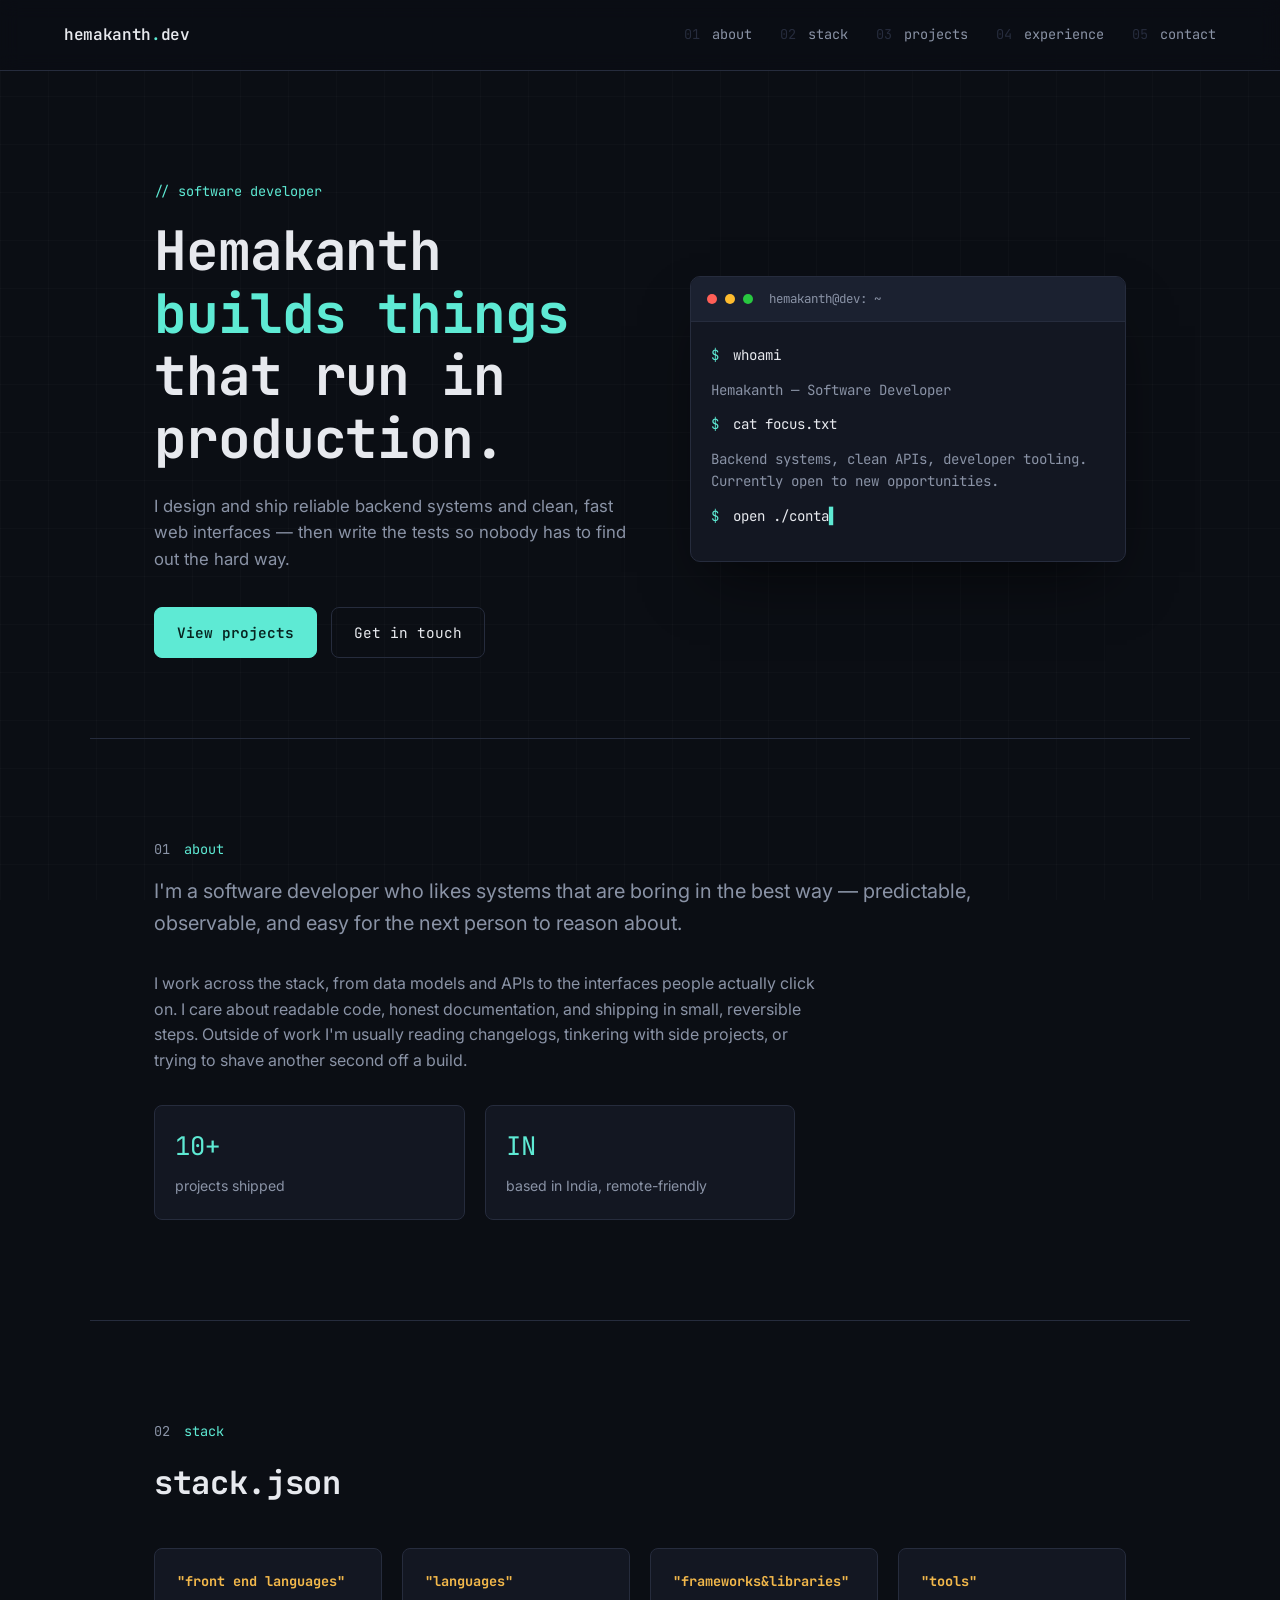
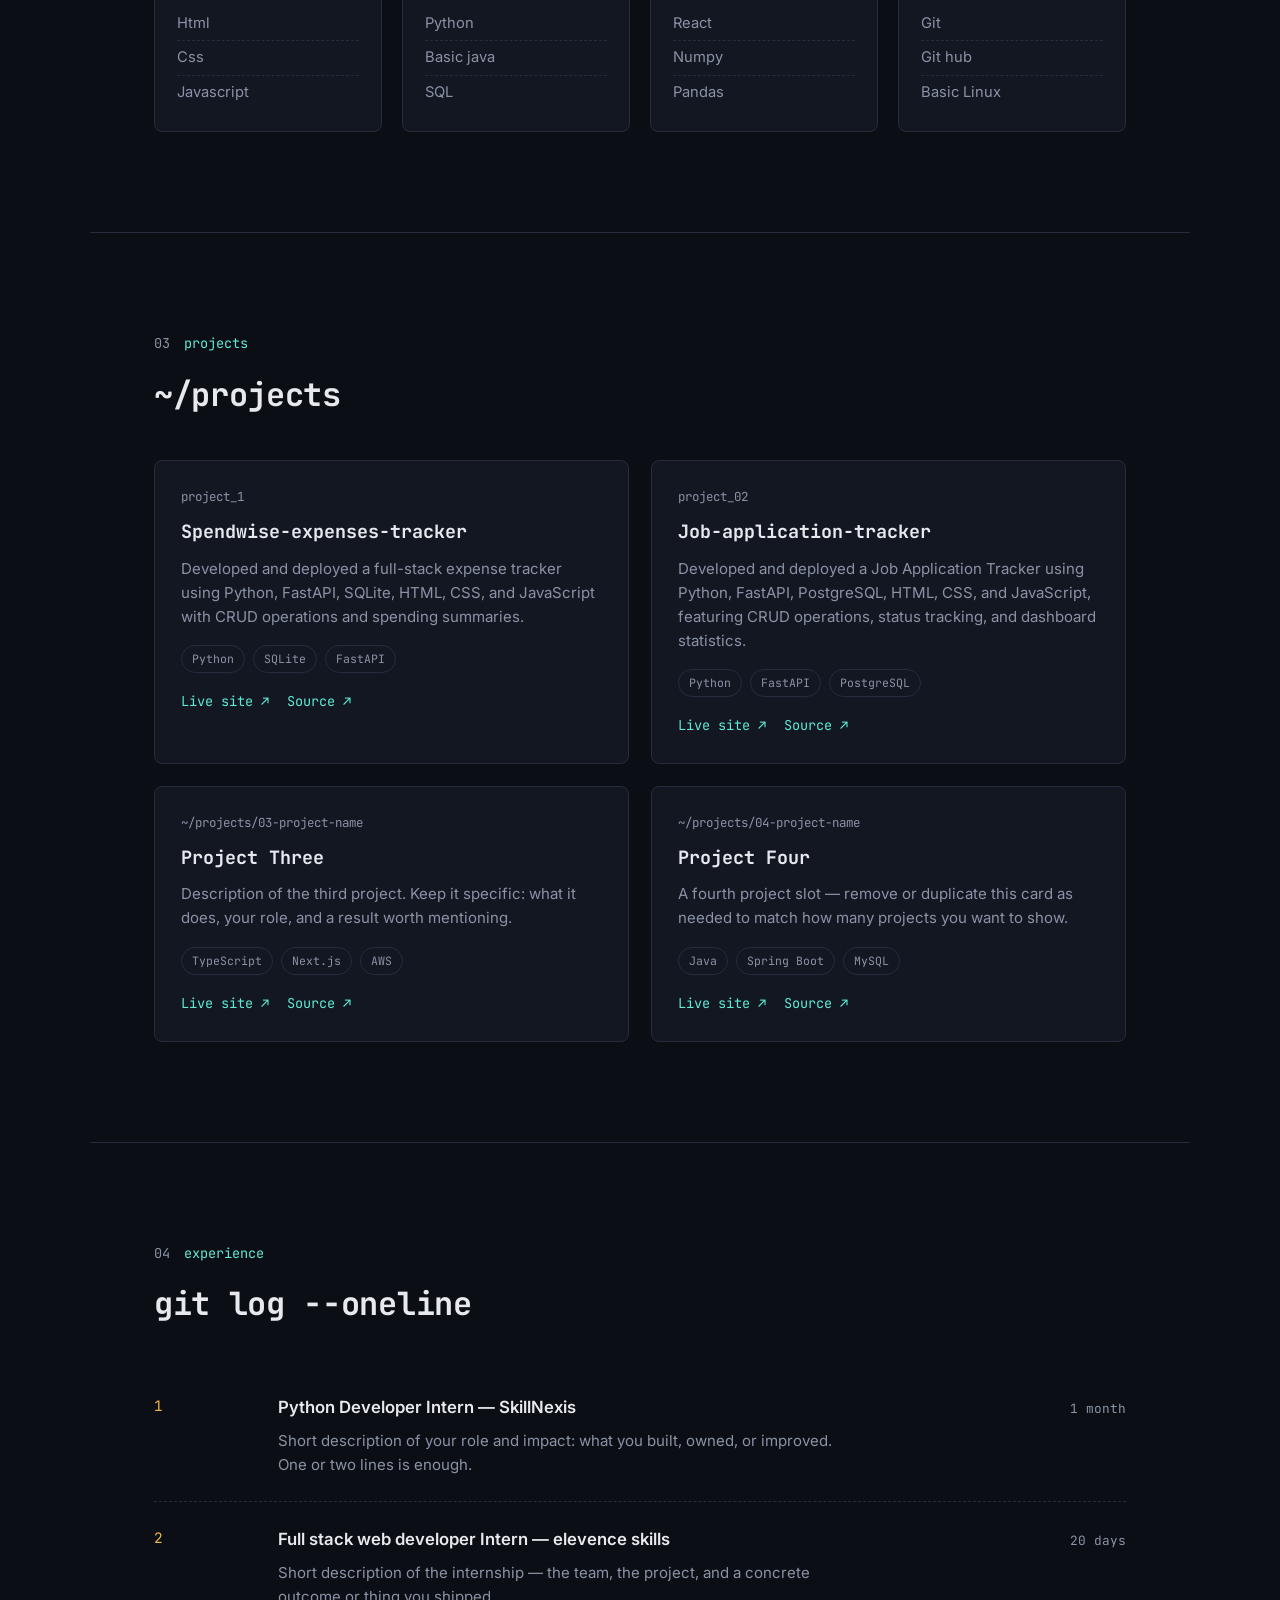
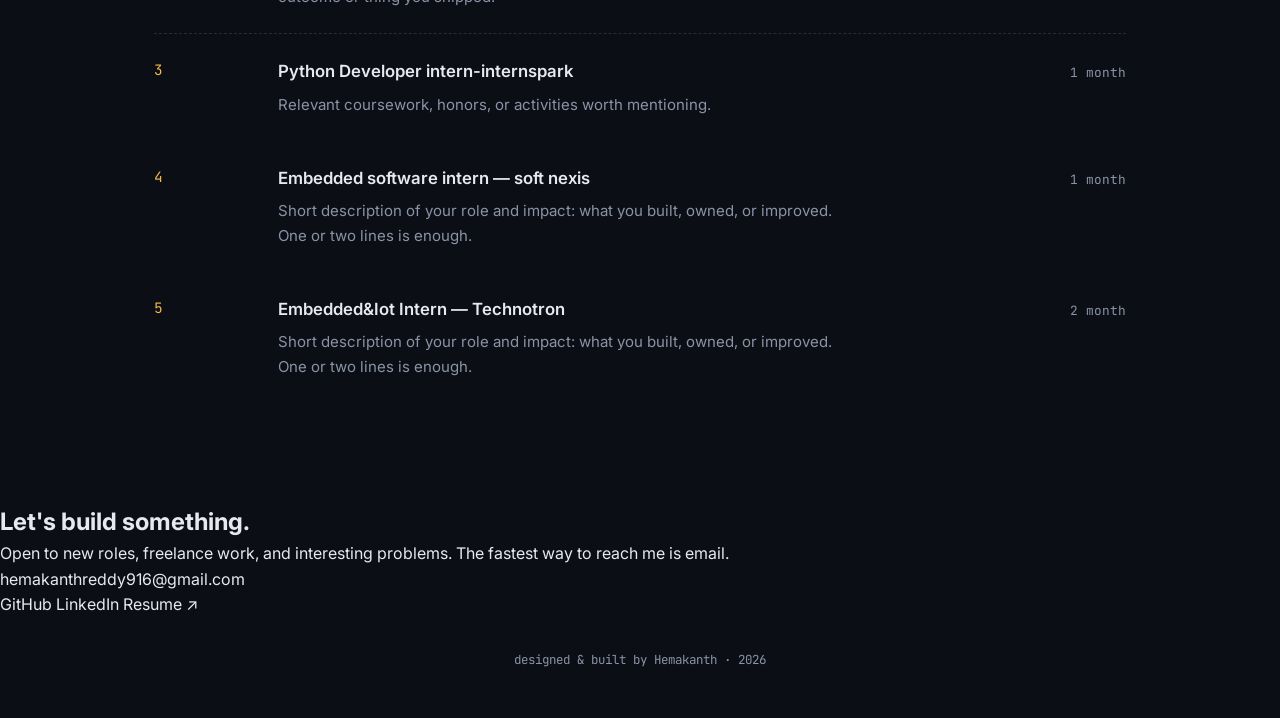
==== index.html @ ded75a0d "Fix project name and path in index.html" ====
<!DOCTYPE html>
<html lang="en">
<head>
<meta charset="UTF-8">
<meta name="viewport" content="width=device-width, initial-scale=1.0">
<title>Hemakanth — Software Developer</title>
<meta name="description" content="Portfolio of Hemakanth, Software Developer.">
<link rel="preconnect" href="https://fonts.googleapis.com">
<link rel="preconnect" href="https://fonts.gstatic.com" crossorigin>
<link href="https://fonts.googleapis.com/css2?family=JetBrains+Mono:wght@400;500;600;700&family=Inter:wght@400;500;600;700&display=swap" rel="stylesheet">
<link rel="stylesheet" href="style.css">
</head>
<body>

<div class="grid-overlay" aria-hidden="true"></div>

<nav class="nav">
  <a href="#top" class="nav__brand">hemakanth<span class="accent">.</span>dev</a>
  <button class="nav__toggle" id="navToggle" aria-label="Toggle menu" aria-expanded="false">
    <span></span><span></span><span></span>
  </button>
  <ul class="nav__links" id="navLinks">
    <li><a href="#about"><span class="idx">01</span> about</a></li>
    <li><a href="#stack"><span class="idx">02</span> stack</a></li>
    <li><a href="#projects"><span class="idx">03</span> projects</a></li>
    <li><a href="#experience"><span class="idx">04</span> experience</a></li>
    <li><a href="#contact"><span class="idx">05</span> contact</a></li>
  </ul>
</nav>

<main id="top">

  <!-- HERO -->
  <section class="hero">
    <div class="hero__content">
      <p class="eyebrow">// software developer</p>
      <h1 class="hero__title">Hemakanth<br><span class="accent">builds things</span> that run in production.</h1>
      <p class="hero__sub">I design and ship reliable backend systems and clean, fast web interfaces — then write the tests so nobody has to find out the hard way.</p>
      <div class="hero__cta">
        <a href="#projects" class="btn btn--primary">View projects</a>
        <a href="#contact" class="btn btn--ghost">Get in touch</a>
      </div>
    </div>

    <div class="terminal" role="img" aria-label="Terminal window introducing Hemakanth">
      <div class="terminal__bar">
        <span class="dot dot--red"></span>
        <span class="dot dot--yellow"></span>
        <span class="dot dot--green"></span>
        <span class="terminal__title">hemakanth@dev: ~</span>
      </div>
      <div class="terminal__body" id="terminalBody">
        <p><span class="prompt">$</span> <span class="cmd">whoami</span></p>
        <p class="out">Hemakanth — Software Developer</p>
        <p><span class="prompt">$</span> <span class="cmd">cat focus.txt</span></p>
        <p class="out">Backend systems, clean APIs, developer tooling.<br>Currently open to new opportunities.</p>
        <p><span class="prompt">$</span> <span class="cmd" id="typedCmd"></span><span class="cursor" id="cursor">▌</span></p>
      </div>
    </div>
  </section>

  <!-- ABOUT -->
  <section class="section" id="about">
    <p class="section__label"><span class="idx">01</span> about</p>
    <div class="about">
      <p class="about__lead">I'm a software developer who likes systems that are boring in the best way — predictable, observable, and easy for the next person to reason about.</p>
      <p>I work across the stack, from data models and APIs to the interfaces people actually click on. I care about readable code, honest documentation, and shipping in small, reversible steps. Outside of work I'm usually reading changelogs, tinkering with side projects, or trying to shave another second off a build.</p>
      <div class="about__facts">
        <div class="fact">
          <span class="fact__num">10+</span>
          <span class="fact__label">projects shipped</span>
        </div>
        <div class="fact">
          <span class="fact__num">IN</span>
          <span class="fact__label">based in India, remote-friendly</span>
        </div>
      </div>
    </div>
  </section>

  <!-- STACK -->
  <section class="section" id="stack">
    <p class="section__label"><span class="idx">02</span> stack</p>
    <h2 class="section__title">stack.json</h2>
    <div class="stack-grid">
      <div class="stack-group">
        <h3>"front end languages"</h3>
        <ul>
          <li>Html</li>
          <li>Css</li>
          <li>Javascript</li>
        </ul>
      </div>
      <div class="stack-group">
        <h3>"languages"</h3>
        <ul>
          <li>Python</li>
          <li>Basic java</li>
          <li>SQL</li>
        </ul>
      </div>
      <div class="stack-group">
        <h3>"frameworks&libraries"</h3>
        <ul>
          <li>React</li>
          <li>Numpy</li>
          <li>Pandas</li>
        </ul>
      </div>
      <div class="stack-group">
        <h3>"tools"</h3>
        <ul>
          <li>Git</li>
          <li>Git hub</li>
          <li>Basic Linux</li>
        </ul>
      </div>
    </div>
  </section>

  <!-- PROJECTS -->
  <section class="section" id="projects">
    <p class="section__label"><span class="idx">03</span> projects</p>
    <h2 class="section__title">~/projects</h2>

    <div class="projects">

      <article class="project">
        <div class="project__path">project_1</div>
        <h3 class="project__name">Spendwise-expenses-tracker</h3>
        <p class="project__desc">Developed and deployed a full-stack expense tracker using Python, FastAPI, SQLite, HTML, CSS, and JavaScript with CRUD operations and spending summaries.</p>
        <ul class="project__stack">
          <li>Python</li><li>SQLite</li><li>FastAPI</li>
        </ul>
        <div class="project__links">
          <a href="https://spendwise-expense-tracker-udp2.onrender.com/" target="_blank" rel="noopener">Live site ↗</a>
          <a href="https://github.com/Hemakanthreddy/spendwise-expense-tracker" target="_blank" rel="noopener">Source ↗</a>
        </div>
      </article>

      <article class="project">
        <div class="project__path">project_02</div>
        <h3 class="project__name">Job-application-tracker</h3>
        <p class="project__desc">Developed and deployed a Job Application Tracker using Python, FastAPI, PostgreSQL, HTML, CSS, and JavaScript, featuring CRUD operations, status tracking, and dashboard statistics.</p>
        <ul class="project__stack">
          <li>Python</li><li>FastAPI</li><li>PostgreSQL</li>
        </ul>
        <div class="project__links">
          <a href="https://job-application-tracker-2-v9ow.onrender.com/" target="_blank" rel="noopener">Live site ↗</a>
          <a href="https://github.com/Hemakanthreddy/job-application-tracker" target="_blank" rel="noopener">Source ↗</a>
        </div>
      </article>

      <article class="project">
        <div class="project__path">~/projects/03-project-name</div>
        <h3 class="project__name">Project Three</h3>
        <p class="project__desc">Description of the third project. Keep it specific: what it does, your role, and a result worth mentioning.</p>
        <ul class="project__stack">
          <li>TypeScript</li><li>Next.js</li><li>AWS</li>
        </ul>
        <div class="project__links">
          <a href="#" target="_blank" rel="noopener">Live site ↗</a>
          <a href="#" target="_blank" rel="noopener">Source ↗</a>
        </div>
      </article>

      <article class="project">
        <div class="project__path">~/projects/04-project-name</div>
        <h3 class="project__name">Project Four</h3>
        <p class="project__desc">A fourth project slot — remove or duplicate this card as needed to match how many projects you want to show.</p>
        <ul class="project__stack">
          <li>Java</li><li>Spring Boot</li><li>MySQL</li>
        </ul>
        <div class="project__links">
          <a href="#" target="_blank" rel="noopener">Live site ↗</a>
          <a href="#" target="_blank" rel="noopener">Source ↗</a>
        </div>
      </article>

    </div>
  </section>

  <!-- EXPERIENCE -->
  <section class="section" id="experience">
    <p class="section__label"><span class="idx">04</span> experience</p>
    <h2 class="section__title">git log --oneline</h2>

    <div class="timeline">
      <div class="commit">
        <div class="commit__hash">1</div>
        <div class="commit__body">
          <div class="commit__head">
            <h3>Python Developer Intern — SkillNexis</h3>
            <span class="commit__date">1 month</span>
          </div>
          <p>Short description of your role and impact: what you built, owned, or improved. One or two lines is enough.</p>
        </div>
      </div>
      <div class="commit">
        <div class="commit__hash">2</div>
        <div class="commit__body">
          <div class="commit__head">
            <h3>Full stack web developer Intern — elevence skills</h3>
            <span class="commit__date">20 days</span>
          </div>
          <p>Short description of the internship — the team, the project, and a concrete outcome or thing you shipped.</p>
        </div>
      </div>
      <div class="commit">
        <div class="commit__hash">3</div>
        <div class="commit__body">
          <div class="commit__head">
            <h3>Python Developer intern-internspark</h3>
            <span class="commit__date">1 month</span>
          </div>
          <p>Relevant coursework, honors, or activities worth mentioning.</p>
        </div>
      </div>
    </div>
     <div class="timeline">
      <div class="commit">
        <div class="commit__hash">4</div>
        <div class="commit__body">
          <div class="commit__head">
            <h3>Embedded software intern — soft nexis</h3>
            <span class="commit__date">1 month</span>
          </div>
          <p>Short description of your role and impact: what you built, owned, or improved. One or two lines is enough.</p>
        </div>
      </div> <div class="timeline">
      <div class="commit">
        <div class="commit__hash">5</div>
        <div class="commit__body">
          <div class="commit__head">
            <h3>Embedded&Iot Intern — Technotron</h3>
            <span class="commit__date">2 month</span>
          </div>
          <p>Short description of your role and impact: what you built, owned, or improved. One or two lines is enough.</p>
        </div>
      </div>
  </section>

  <section id="contact">
  <h2>Let's build something.</h2>
  <p>Open to new roles, freelance work, and interesting problems. The fastest way to reach me is email.</p>

  <!-- Email link: triggers default email client / Gmail with recipient pre-filled -->
  <a href="mailto:hemakanthreddy916@gmail.com" class="email-btn">
    hemakanthreddy916@gmail.com
  </a>

  <div class="social-links">
    <!-- GitHub link: replace with your actual GitHub profile URL -->
    <a href="https://github.com/Hemakanthreddy" target="_blank" rel="noopener noreferrer">
      GitHub
    </a>
    <a href="www.linkedin.com/in/hemakanth-reddy" target="_blank" rel="noopener noreferrer">
      LinkedIn
    </a>

    <a href="/RESUME.doc" target="_blank" rel="noopener noreferrer">
      Resume ↗
    </a>
  </div>
</section>
</main>

<footer class="footer">
  <p>designed &amp; built by Hemakanth · <span id="year"></span></p>
</footer>

<script src="script.js"></script>
</body>
</html>
---- style.css ----
/* ============================================
   Tokens
============================================ */
:root {
  --bg: #0B0E14;
  --surface: #131722;
  --surface-2: #1B2130;
  --border: #262C3D;
  --text: #E7E9EE;
  --text-muted: #8A93A6;
  --accent: #5EEAD4;
  --accent-warm: #F2B84B;
  --accent-dim: rgba(94, 234, 212, 0.12);

  --font-mono: "JetBrains Mono", ui-monospace, monospace;
  --font-body: "Inter", -apple-system, sans-serif;

  --max-width: 1100px;
  --radius: 8px;
}

* { margin: 0; padding: 0; box-sizing: border-box; }

html { scroll-behavior: smooth; }

@media (prefers-reduced-motion: reduce) {
  html { scroll-behavior: auto; }
  * { animation-duration: 0.01ms !important; animation-iteration-count: 1 !important; transition-duration: 0.01ms !important; }
}

body {
  background: var(--bg);
  color: var(--text);
  font-family: var(--font-body);
  line-height: 1.6;
  -webkit-font-smoothing: antialiased;
}

a { color: inherit; text-decoration: none; }
ul { list-style: none; }
.accent { color: var(--accent); }

/* faint background grid for a technical texture */
.grid-overlay {
  position: fixed;
  inset: 0;
  background-image:
    linear-gradient(to right, rgba(255,255,255,0.02) 1px, transparent 1px),
    linear-gradient(to bottom, rgba(255,255,255,0.02) 1px, transparent 1px);
  background-size: 48px 48px;
  pointer-events: none;
  z-index: 0;
}

main, .nav, .footer { position: relative; z-index: 1; }

/* ============================================
   Nav
============================================ */
.nav {
  position: sticky;
  top: 0;
  display: flex;
  align-items: center;
  justify-content: space-between;
  padding: 22px clamp(20px, 6vw, 64px);
  background: rgba(11, 14, 20, 0.85);
  backdrop-filter: blur(10px);
  border-bottom: 1px solid var(--border);
  z-index: 100;
}

.nav__brand {
  font-family: var(--font-mono);
  font-weight: 600;
  font-size: 1rem;
  letter-spacing: -0.02em;
}

.nav__links {
  display: flex;
  gap: 28px;
  font-family: var(--font-mono);
  font-size: 0.85rem;
}

.nav__links a {
  color: var(--text-muted);
  transition: color 0.2s ease;
}
.nav__links a:hover, .nav__links a:focus-visible { color: var(--accent); }
.nav__links .idx { color: var(--border); margin-right: 4px; }

.nav__toggle {
  display: none;
  flex-direction: column;
  gap: 5px;
  background: none;
  border: none;
  cursor: pointer;
  padding: 6px;
}
.nav__toggle span {
  width: 22px;
  height: 2px;
  background: var(--text);
}

/* ============================================
   Hero
============================================ */
.hero {
  max-width: var(--max-width);
  margin: 0 auto;
  padding: clamp(48px, 10vw, 110px) clamp(20px, 6vw, 64px) 80px;
  display: grid;
  grid-template-columns: 1.1fr 1fr;
  gap: 56px;
  align-items: center;
}

.eyebrow {
  font-family: var(--font-mono);
  color: var(--accent);
  font-size: 0.85rem;
  margin-bottom: 18px;
}

.hero__title {
  font-family: var(--font-mono);
  font-size: clamp(2.1rem, 4.4vw, 3.4rem);
  font-weight: 700;
  line-height: 1.15;
  letter-spacing: -0.02em;
  margin-bottom: 22px;
}

.hero__sub {
  color: var(--text-muted);
  font-size: 1.05rem;
  max-width: 46ch;
  margin-bottom: 34px;
}

.hero__cta { display: flex; gap: 14px; flex-wrap: wrap; }

.btn {
  font-family: var(--font-mono);
  font-size: 0.9rem;
  padding: 13px 22px;
  border-radius: var(--radius);
  border: 1px solid var(--border);
  transition: all 0.2s ease;
  display: inline-block;
}
.btn--primary {
  background: var(--accent);
  color: #06231F;
  border-color: var(--accent);
  font-weight: 600;
}
.btn--primary:hover { background: #7FF3E1; }
.btn--ghost { color: var(--text); }
.btn--ghost:hover { border-color: var(--accent); color: var(--accent); }
.btn--lg { padding: 16px 30px; font-size: 1rem; }

/* Terminal */
.terminal {
  background: var(--surface);
  border: 1px solid var(--border);
  border-radius: 10px;
  overflow: hidden;
  box-shadow: 0 30px 60px -20px rgba(0,0,0,0.6);
}
.terminal__bar {
  display: flex;
  align-items: center;
  gap: 8px;
  padding: 12px 16px;
  background: var(--surface-2);
  border-bottom: 1px solid var(--border);
}
.dot { width: 10px; height: 10px; border-radius: 50%; }
.dot--red { background: #FF5F57; }
.dot--yellow { background: #FEBC2E; }
.dot--green { background: #28C840; }
.terminal__title {
  margin-left: 8px;
  font-family: var(--font-mono);
  font-size: 0.78rem;
  color: var(--text-muted);
}
.terminal__body {
  padding: 22px 20px;
  font-family: var(--font-mono);
  font-size: 0.88rem;
  min-height: 220px;
}
.terminal__body p { margin-bottom: 12px; }
.prompt { color: var(--accent); margin-right: 6px; }
.cmd { color: var(--text); }
.out { color: var(--text-muted); }
.cursor {
  display: inline-block;
  color: var(--accent);
  animation: blink 1s step-end infinite;
}
@keyframes blink { 50% { opacity: 0; } }

/* ============================================
   Sections
============================================ */
.section {
  max-width: var(--max-width);
  margin: 0 auto;
  padding: 100px clamp(20px, 6vw, 64px);
  border-top: 1px solid var(--border);
  opacity: 0;
  transform: translateY(16px);
  transition: opacity 0.6s ease, transform 0.6s ease;
}
.section.in-view { opacity: 1; transform: translateY(0); }

.section__label {
  font-family: var(--font-mono);
  color: var(--accent);
  font-size: 0.85rem;
  margin-bottom: 14px;
}
.section__label .idx { color: var(--text-muted); margin-right: 6px; }

.section__title {
  font-family: var(--font-mono);
  font-size: clamp(1.5rem, 3vw, 2rem);
  margin-bottom: 40px;
  letter-spacing: -0.01em;
}

/* About */
.about__lead {
  font-size: 1.25rem;
  max-width: 62ch;
  margin-bottom: 20px;
}
.about p { color: var(--text-muted); max-width: 68ch; margin-bottom: 32px; }

.about__facts {
  display: grid;
  grid-template-columns: repeat(3, 1fr);
  gap: 20px;
  margin-top: 12px;
}
.fact {
  border: 1px solid var(--border);
  border-radius: var(--radius);
  padding: 20px;
  background: var(--surface);
}
.fact__num {
  display: block;
  font-family: var(--font-mono);
  font-size: 1.6rem;
  color: var(--accent);
  margin-bottom: 6px;
}
.fact__label { color: var(--text-muted); font-size: 0.88rem; }

/* Stack */
.stack-grid {
  display: grid;
  grid-template-columns: repeat(4, 1fr);
  gap: 20px;
}
.stack-group {
  border: 1px solid var(--border);
  border-radius: var(--radius);
  padding: 22px;
  background: var(--surface);
}
.stack-group h3 {
  font-family: var(--font-mono);
  color: var(--accent-warm);
  font-size: 0.85rem;
  margin-bottom: 14px;
}
.stack-group li {
  color: var(--text-muted);
  font-size: 0.92rem;
  padding: 5px 0;
  border-top: 1px dashed var(--border);
}
.stack-group li:first-child { border-top: none; }

/* Projects */
.projects {
  display: grid;
  grid-template-columns: repeat(2, 1fr);
  gap: 22px;
}
.project {
  border: 1px solid var(--border);
  border-radius: var(--radius);
  padding: 26px;
  background: var(--surface);
  transition: border-color 0.2s ease, transform 0.2s ease;
}
.project:hover { border-color: var(--accent); transform: translateY(-3px); }
.project__path {
  font-family: var(--font-mono);
  font-size: 0.78rem;
  color: var(--text-muted);
  margin-bottom: 10px;
}
.project__name {
  font-family: var(--font-mono);
  font-size: 1.15rem;
  margin-bottom: 10px;
  display: flex;
  align-items: center;
  gap: 10px;
}
.project__tag {
  font-size: 0.65rem;
  background: var(--accent-dim);
  color: var(--accent);
  padding: 3px 8px;
  border-radius: 20px;
  font-family: var(--font-mono);
  text-transform: uppercase;
  letter-spacing: 0.04em;
}
.project__desc { color: var(--text-muted); font-size: 0.94rem; margin-bottom: 16px; }
.project__stack {
  display: flex;
  gap: 8px;
  flex-wrap: wrap;
  margin-bottom: 18px;
  font-family: var(--font-mono);
}
.project__stack li {
  font-size: 0.72rem;
  padding: 4px 10px;
  border: 1px solid var(--border);
  border-radius: 20px;
  color: var(--text-muted);
}
.project__links { display: flex; gap: 18px; font-family: var(--font-mono); font-size: 0.85rem; }
.project__links a { color: var(--accent); }
.project__links a:hover { text-decoration: underline; }

/* Experience / timeline */
.timeline { display: flex; flex-direction: column; }
.commit {
  display: grid;
  grid-template-columns: 100px 1fr;
  gap: 24px;
  padding: 24px 0;
  border-top: 1px dashed var(--border);
}
.commit:first-child { border-top: none; }
.commit__hash {
  font-family: var(--font-mono);
  color: var(--accent-warm);
  font-size: 0.9rem;
}
.commit__head {
  display: flex;
  justify-content: space-between;
  align-items: baseline;
  flex-wrap: wrap;
  gap: 6px;
  margin-bottom: 8px;
}
.commit__head h3 { font-size: 1.05rem; font-weight: 600; }
.commit__date { font-family: var(--font-mono); font-size: 0.8rem; color: var(--text-muted); }
.commit__body p { color: var(--text-muted); font-size: 0.94rem; max-width: 62ch; }

/* Contact */
.section--contact { text-align: left; }
.contact__sub { color: var(--text-muted); max-width: 56ch; margin-bottom: 30px; }
.contact__links {
  display: flex;
  gap: 24px;
  margin-top: 26px;
  font-family: var(--font-mono);
  font-size: 0.9rem;
}
.contact__links a { color: var(--text-muted); }
.contact__links a:hover { color: var(--accent); }

/* Footer */
.footer {
  text-align: center;
  padding: 32px 20px 48px;
  font-family: var(--font-mono);
  font-size: 0.78rem;
  color: var(--text-muted);
}

/* ============================================
   Responsive
============================================ */
@media (max-width: 900px) {
  .hero { grid-template-columns: 1fr; }
  .stack-grid { grid-template-columns: repeat(2, 1fr); }
  .projects { grid-template-columns: 1fr; }
  .about__facts { grid-template-columns: 1fr; }
}

@media (max-width: 720px) {
  .nav__links {
    position: absolute;
    top: 100%;
    left: 0;
    right: 0;
    background: var(--bg);
    border-bottom: 1px solid var(--border);
    flex-direction: column;
    padding: 20px;
    gap: 16px;
    display: none;
  }
  .nav__links.open { display: flex; }
  .nav__toggle { display: flex; }
  .commit { grid-template-columns: 1fr; gap: 8px; }
}

/* Focus visibility for keyboard users */
a:focus-visible, button:focus-visible {
  outline: 2px solid var(--accent);
  outline-offset: 3px;
}
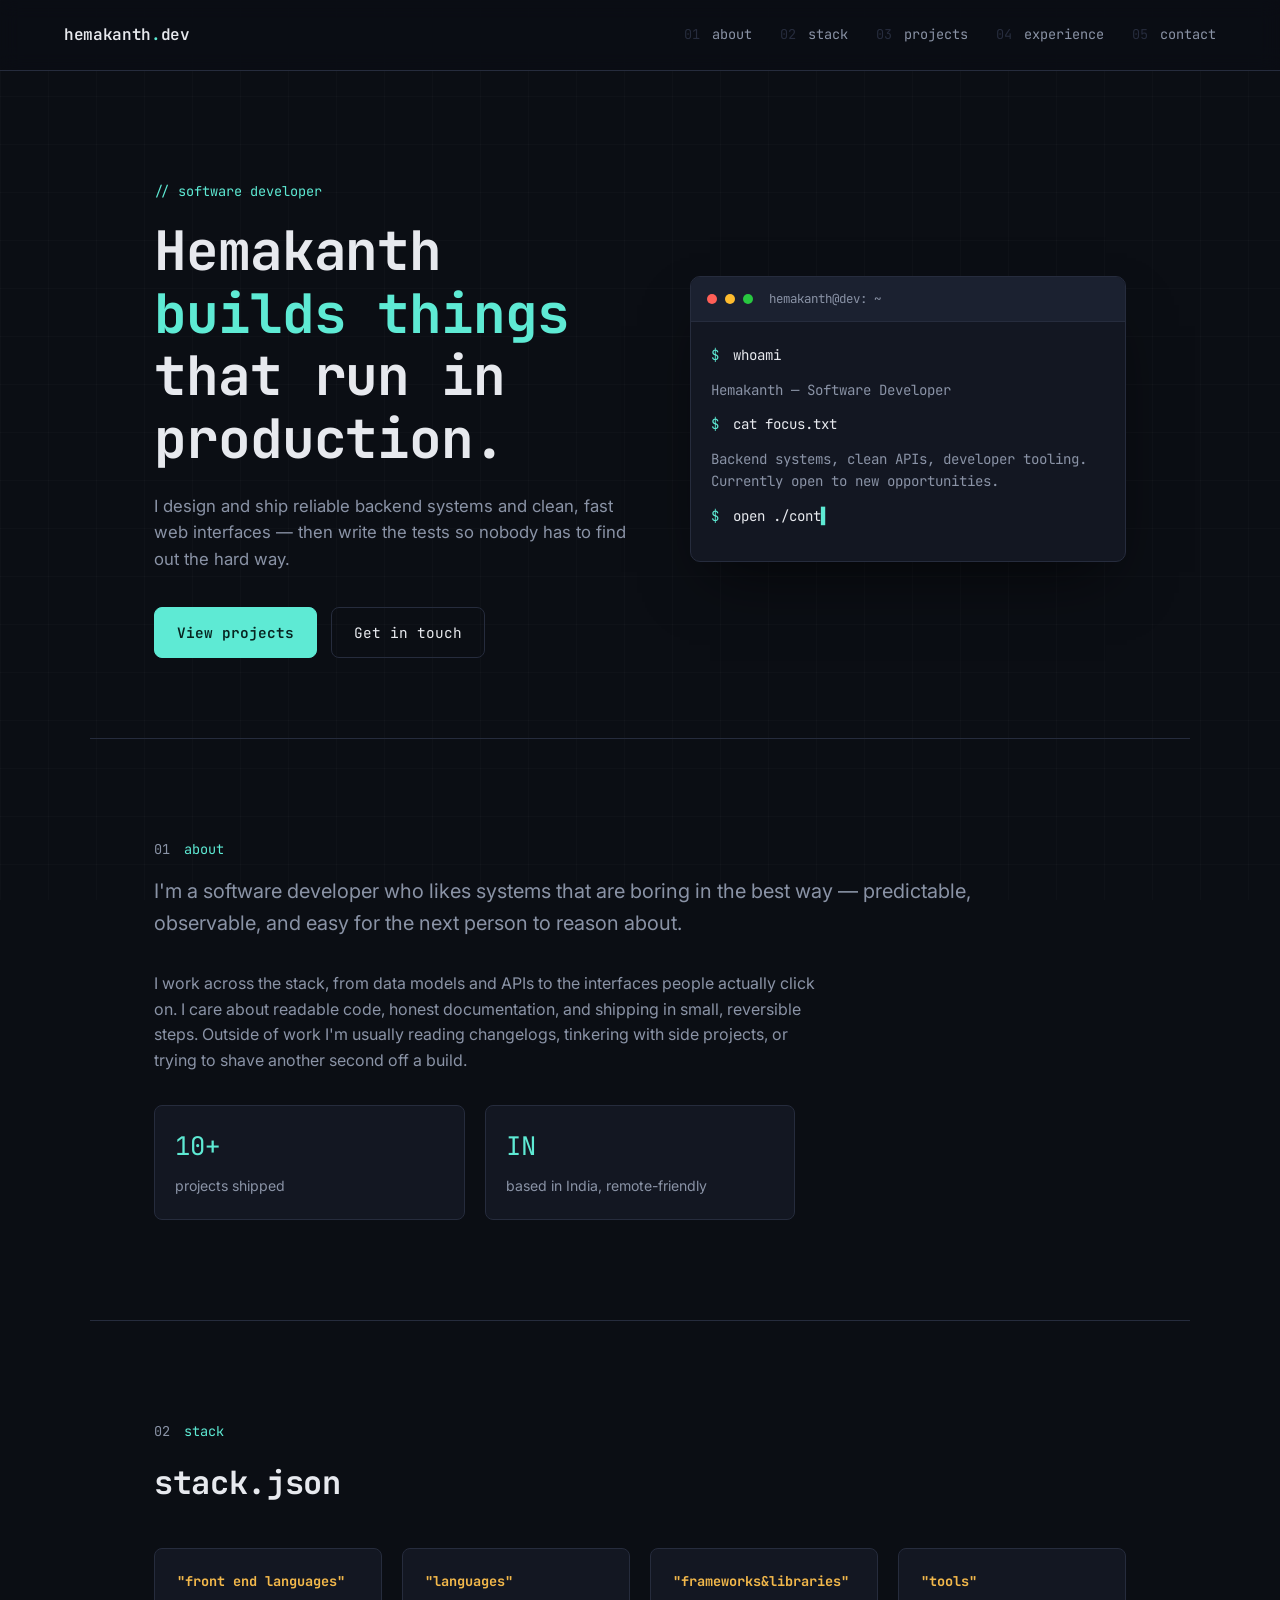
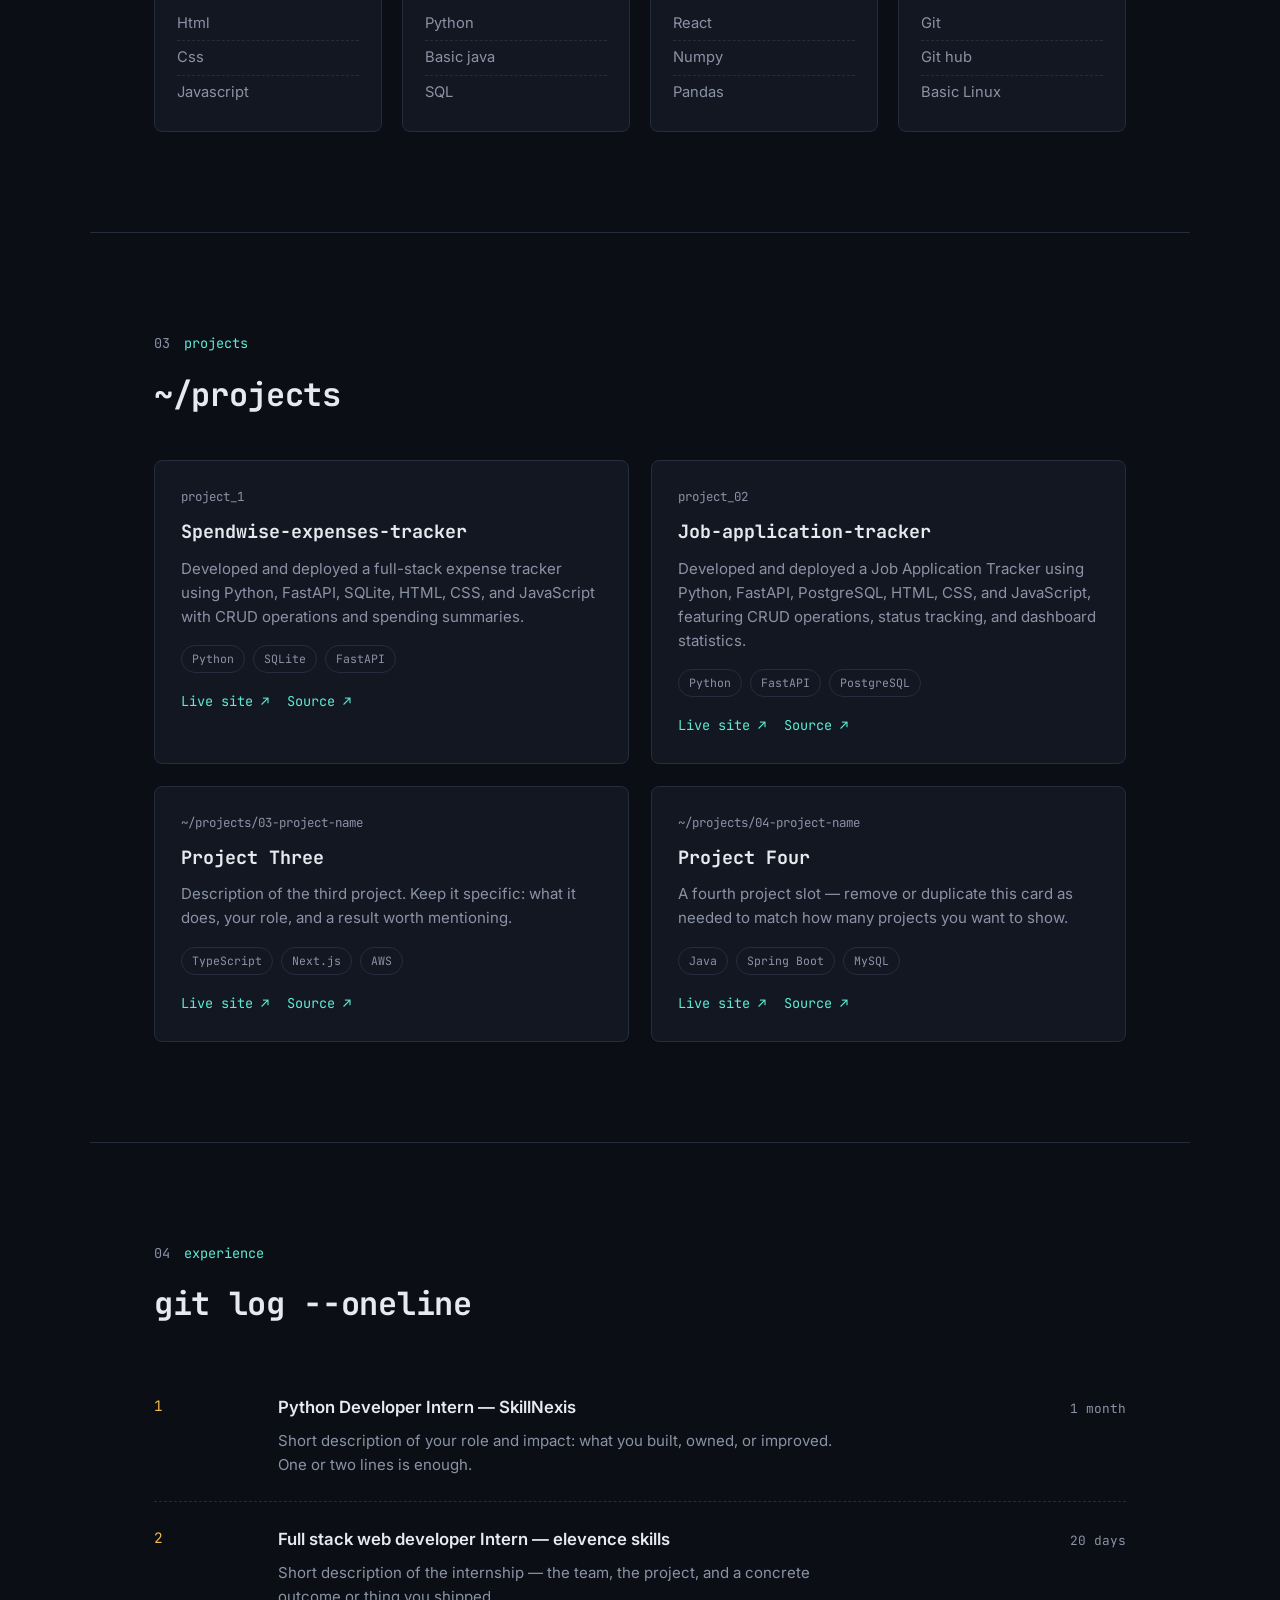
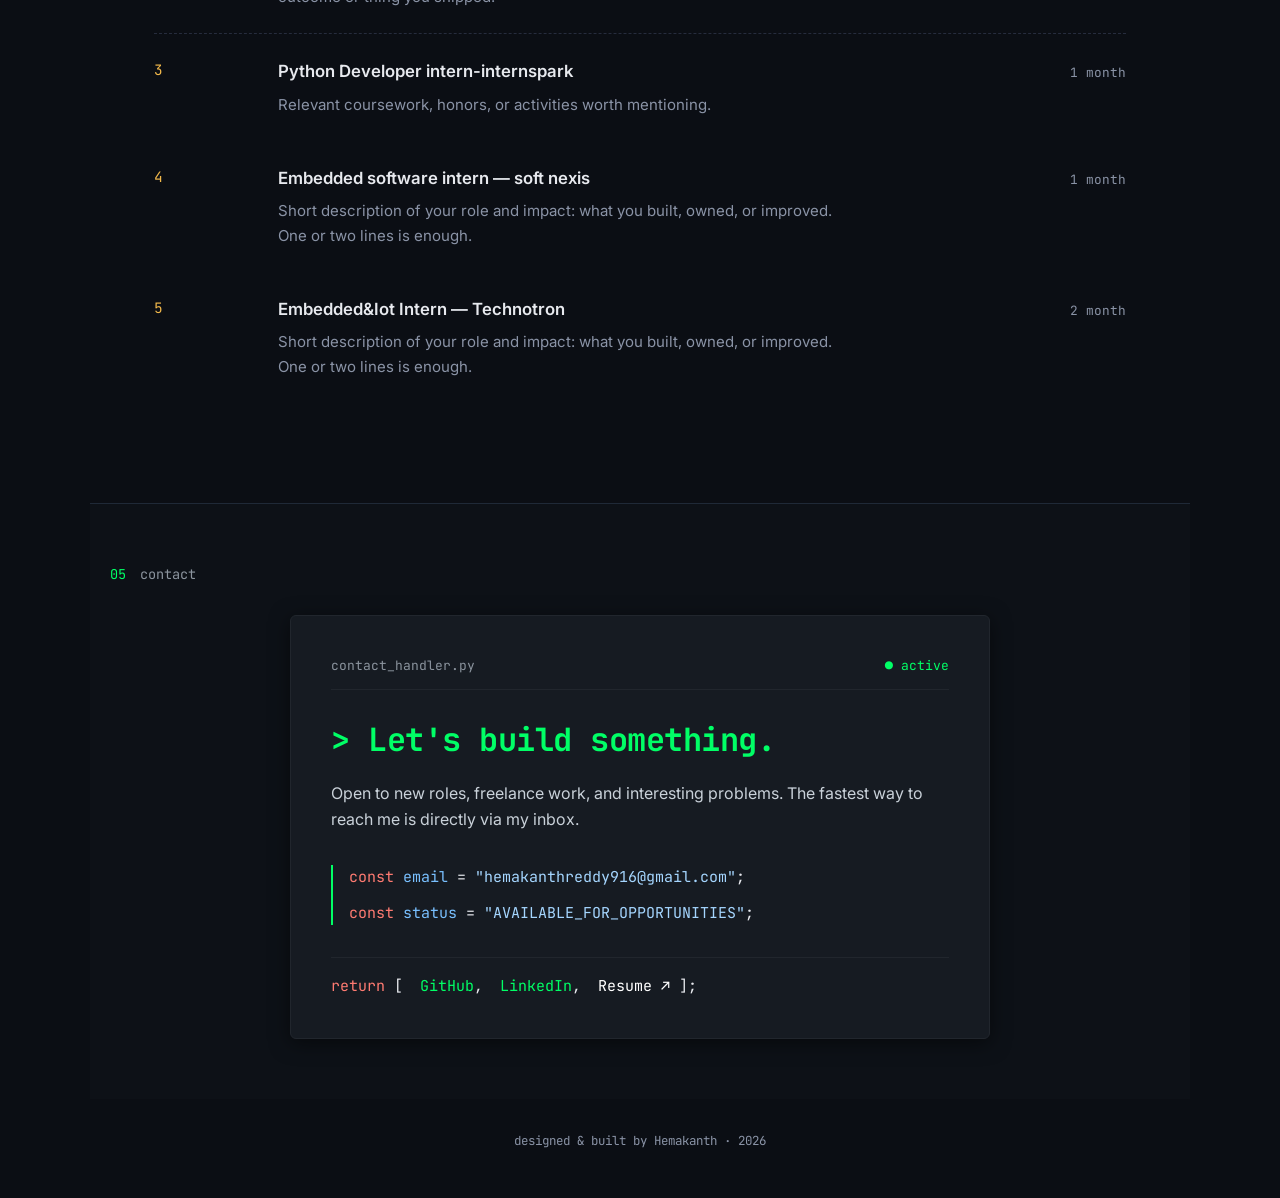
==== commit 994e1212: "Refactor contact section with new design and features Updated the contact section with new styles an" ====
--- a/index.html
+++ b/index.html
@@ -240,29 +240,51 @@
       </div>
   </section>
 
-  <section id="contact">
-  <h2>Let's build something.</h2>
-  <p>Open to new roles, freelance work, and interesting problems. The fastest way to reach me is email.</p>
-
-  <!-- Email link: triggers default email client / Gmail with recipient pre-filled -->
-  <a href="mailto:hemakanthreddy916@gmail.com" class="email-btn">
-    hemakanthreddy916@gmail.com
-  </a>
-
-  <div class="social-links">
-    <!-- GitHub link: replace with your actual GitHub profile URL -->
-    <a href="https://github.com/Hemakanthreddy" target="_blank" rel="noopener noreferrer">
-      GitHub
-    </a>
-    <a href="www.linkedin.com/in/hemakanth-reddy" target="_blank" rel="noopener noreferrer">
-      LinkedIn
-    </a>
-
-    <a href="/RESUME.doc" target="_blank" rel="noopener noreferrer">
-      Resume ↗
-    </a>
-  </div>
-</section>
+  <!-- CONTACT -->
+  <section class="section" id="contact" style="background-color: #0d1117; border-top: 1px solid #1f2937; padding: 60px 20px;">
+    <p class="section__label" style="font-family: 'JetBrains Mono', monospace; color: #8b949e; margin-bottom: 30px;"><span class="idx" style="color: #00ff66;">05</span> contact</p>
+    
+    <div class="contact-card" style="border: 1px solid #21262d; background-color: #161b22; padding: 40px; font-family: 'JetBrains Mono', monospace; border-radius: 6px; max-width: 700px; margin: 0 auto; box-shadow: 0 4px 20px rgba(0, 0, 0, 0.5);">
+      
+      <!-- Terminal Header Panel -->
+      <div style="color: #8b949e; font-size: 13px; margin-bottom: 24px; border-bottom: 1px solid #21262d; padding-bottom: 12px; display: flex; justify-content: space-between; align-items: center;">
+        <span>contact_handler.py</span>
+        <span style="color: #00ff66;">● active</span>
+      </div>
+
+      <!-- Main Headline -->
+      <h2 style="color: #00ff66; margin: 0 0 16px 0; font-size: 32px; font-weight: 700; letter-spacing: -0.5px;">
+        &gt; Let's build something.
+      </h2>
+
+      <!-- Description Block -->
+      <p style="color: #c9d1d9; font-family: 'Inter', sans-serif; font-size: 16px; line-height: 1.6; margin: 0 0 32px 0;">
+        Open to new roles, freelance work, and interesting problems. The fastest way to reach me is directly via my inbox.
+      </p>
+
+      <!-- Executable Contact Fields -->
+      <div class="code-output" style="display: grid; gap: 12px; font-size: 15px; border-left: 2px solid #00ff66; padding-left: 16px; margin-bottom: 32px;">
+        <div>
+          <span style="color: #ff7b72;">const</span> <span style="color: #79c0ff;">email</span> = 
+          <a href="mailto:hemakanthreddy916@gmail.com" class="contact-link" style="color: #a5d6ff; text-decoration: none;">"hemakanthreddy916@gmail.com"</a>;
+        </div>
+        <div>
+          <span style="color: #ff7b72;">const</span> <span style="color: #79c0ff;">status</span> = 
+          <span style="color: #a5d6ff;">"AVAILABLE_FOR_OPPORTUNITIES"</span>;
+        </div>
+      </div>
+
+      <!-- Navigation Array Footer Links -->
+      <div style="font-size: 15px; padding-top: 16px; border-top: 1px solid #21262d;">
+        <span style="color: #ff7b72;">return</span> [
+          <a href="https://github.com/Hemakanthreddy" target="_blank" rel="noopener" class="nav-accent-link" style="color: #00ff66; text-decoration: none; margin-left: 8px;">GitHub</a>,
+          <a href="#" target="_blank" rel="noopener" class="nav-accent-link" style="color: #00ff66; text-decoration: none; margin-left: 8px;">LinkedIn</a>,
+          <a href="#" target="_blank" rel="noopener" class="nav-accent-link" style="color: #ffffff; text-decoration: none; margin-left: 8px;">Resume ↗</a>
+        ];
+      </div>
+
+    </div>
+  </section>
 </main>
 
 <footer class="footer">
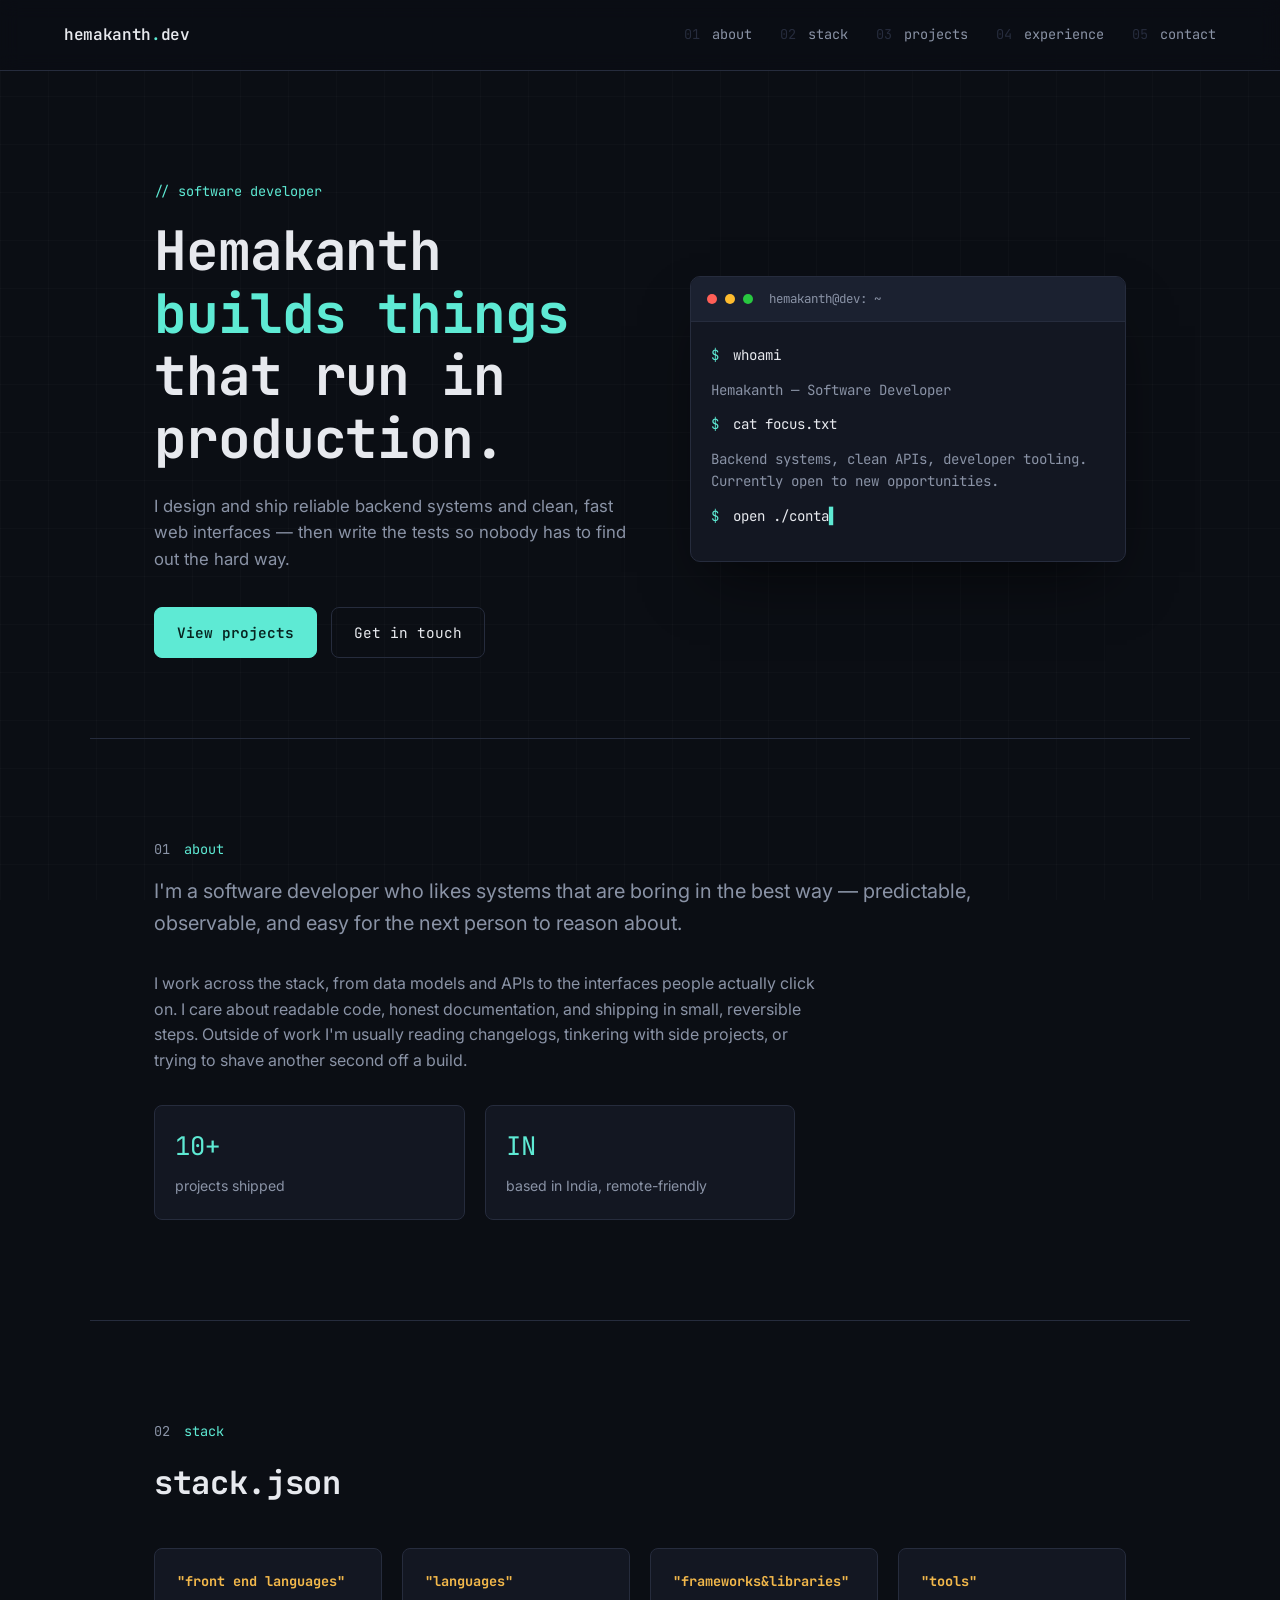
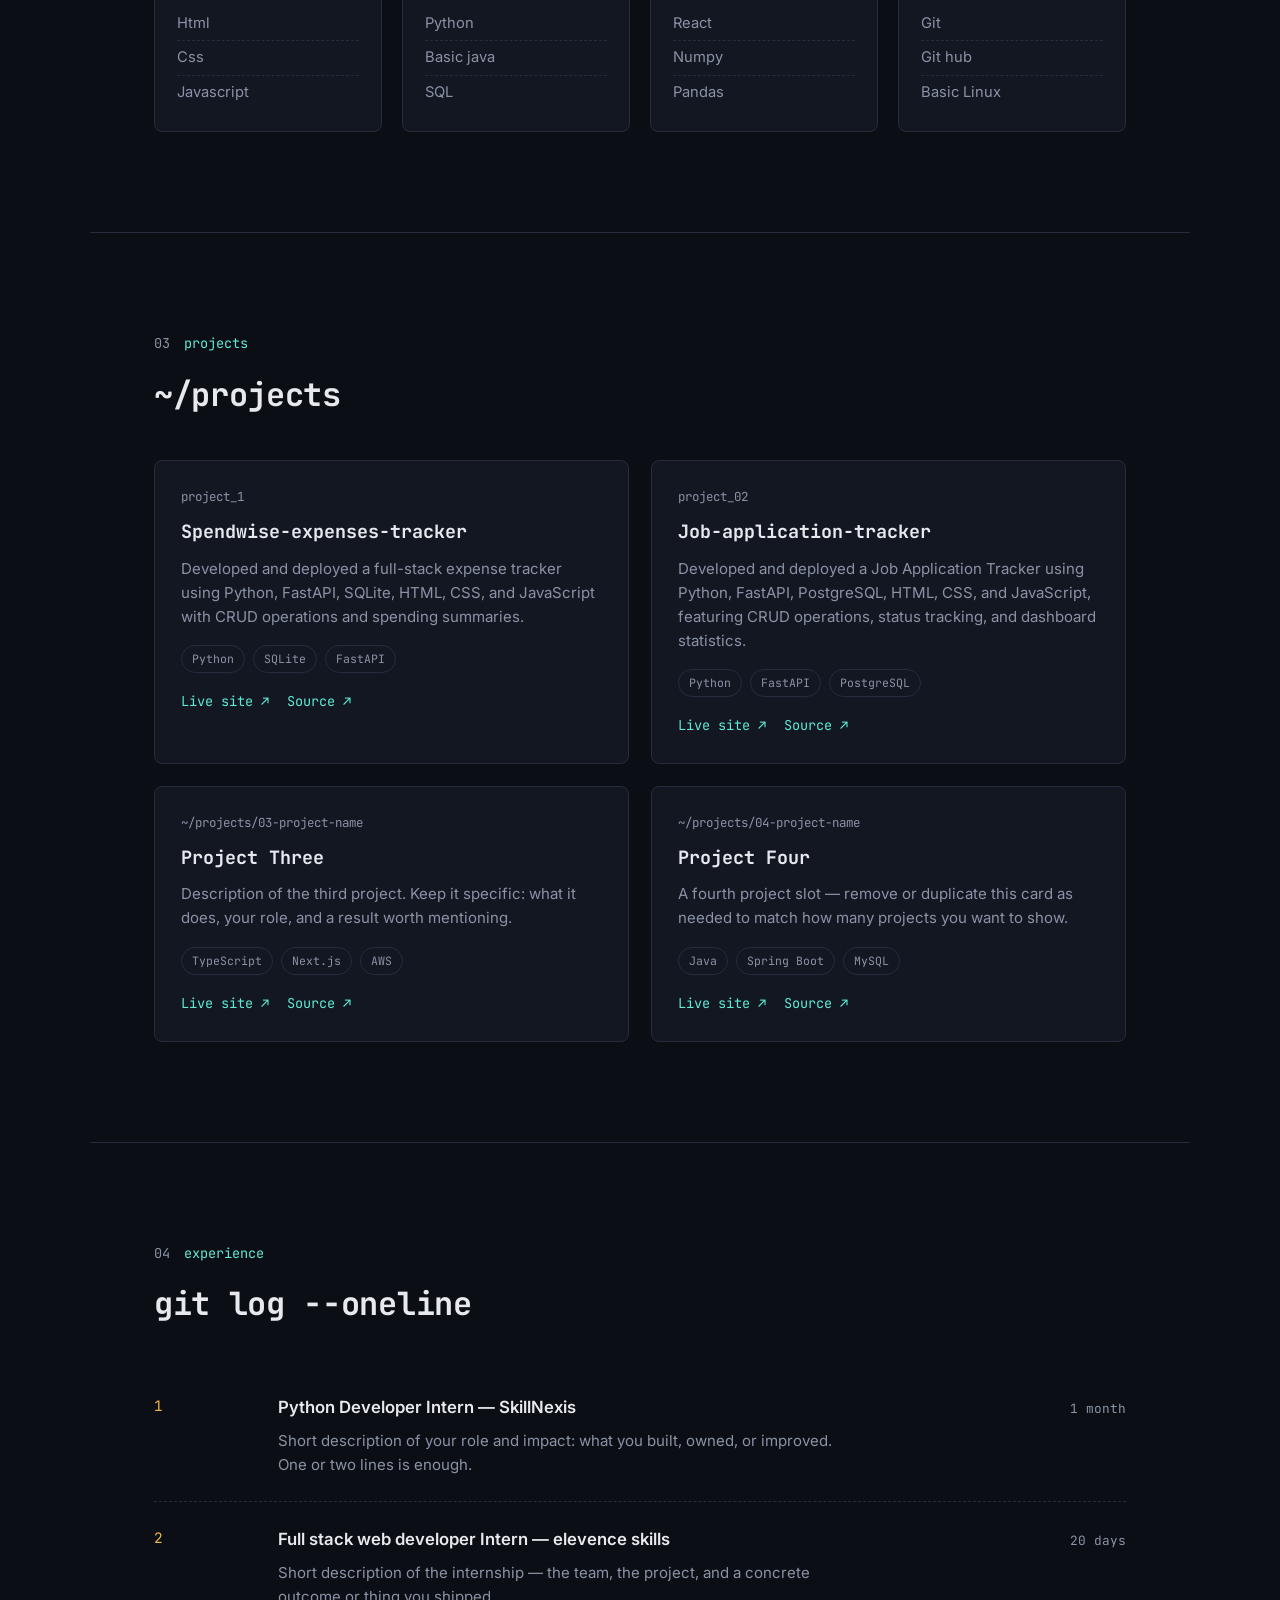
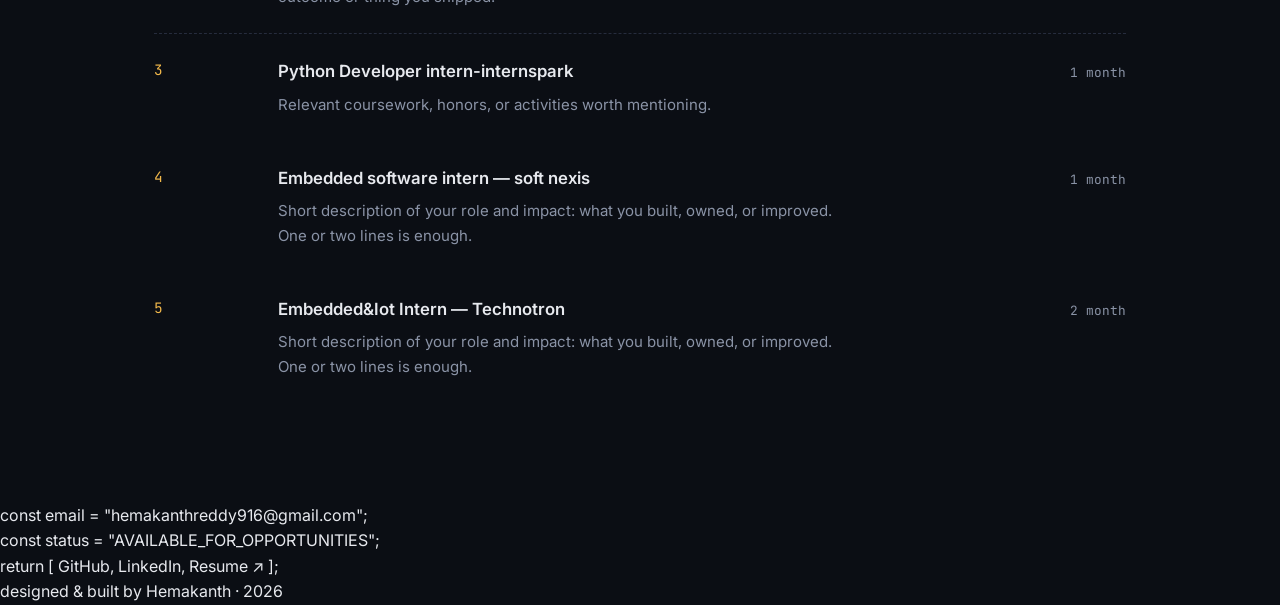
==== commit 40c58283: "Update index.html" ====
--- a/index.html
+++ b/index.html
@@ -241,48 +241,25 @@
   </section>
 
   <!-- CONTACT -->
-  <section class="section" id="contact" style="background-color: #0d1117; border-top: 1px solid #1f2937; padding: 60px 20px;">
-    <p class="section__label" style="font-family: 'JetBrains Mono', monospace; color: #8b949e; margin-bottom: 30px;"><span class="idx" style="color: #00ff66;">05</span> contact</p>
-    
-    <div class="contact-card" style="border: 1px solid #21262d; background-color: #161b22; padding: 40px; font-family: 'JetBrains Mono', monospace; border-radius: 6px; max-width: 700px; margin: 0 auto; box-shadow: 0 4px 20px rgba(0, 0, 0, 0.5);">
-      
-      <!-- Terminal Header Panel -->
-      <div style="color: #8b949e; font-size: 13px; margin-bottom: 24px; border-bottom: 1px solid #21262d; padding-bottom: 12px; display: flex; justify-content: space-between; align-items: center;">
-        <span>contact_handler.py</span>
-        <span style="color: #00ff66;">● active</span>
-      </div>
-
-      <!-- Main Headline -->
-      <h2 style="color: #00ff66; margin: 0 0 16px 0; font-size: 32px; font-weight: 700; letter-spacing: -0.5px;">
-        &gt; Let's build something.
-      </h2>
-
-      <!-- Description Block -->
-      <p style="color: #c9d1d9; font-family: 'Inter', sans-serif; font-size: 16px; line-height: 1.6; margin: 0 0 32px 0;">
-        Open to new roles, freelance work, and interesting problems. The fastest way to reach me is directly via my inbox.
-      </p>
-
-      <!-- Executable Contact Fields -->
-      <div class="code-output" style="display: grid; gap: 12px; font-size: 15px; border-left: 2px solid #00ff66; padding-left: 16px; margin-bottom: 32px;">
+  
+      <div class="contact-code-block">
         <div>
-          <span style="color: #ff7b72;">const</span> <span style="color: #79c0ff;">email</span> = 
-          <a href="mailto:hemakanthreddy916@gmail.com" class="contact-link" style="color: #a5d6ff; text-decoration: none;">"hemakanthreddy916@gmail.com"</a>;
+          <span class="syntax-keyword">const</span> <span class="syntax-var">email</span> =
+          <a href="mailto:hemakanthreddy916@gmail.com" class="contact-card__email syntax-string">"hemakanthreddy916@gmail.com"</a>;
         </div>
         <div>
-          <span style="color: #ff7b72;">const</span> <span style="color: #79c0ff;">status</span> = 
-          <span style="color: #a5d6ff;">"AVAILABLE_FOR_OPPORTUNITIES"</span>;
-        </div>
-      </div>
-
-      <!-- Navigation Array Footer Links -->
-      <div style="font-size: 15px; padding-top: 16px; border-top: 1px solid #21262d;">
-        <span style="color: #ff7b72;">return</span> [
-          <a href="https://github.com/Hemakanthreddy" target="_blank" rel="noopener" class="nav-accent-link" style="color: #00ff66; text-decoration: none; margin-left: 8px;">GitHub</a>,
-          <a href="#" target="_blank" rel="noopener" class="nav-accent-link" style="color: #00ff66; text-decoration: none; margin-left: 8px;">LinkedIn</a>,
-          <a href="#" target="_blank" rel="noopener" class="nav-accent-link" style="color: #ffffff; text-decoration: none; margin-left: 8px;">Resume ↗</a>
-        ];
-      </div>
-
+          <span class="syntax-keyword">const</span> <span class="syntax-var">status</span> =
+          <span class="syntax-string">"AVAILABLE_FOR_OPPORTUNITIES"</span>;
+        </div>
+      </div>
+ 
+      <div class="contact-card__links">
+        <span class="syntax-keyword">return</span> <span class="syntax-bracket">[</span>
+        <a href="https://github.com/Hemakanthreddy" target="_blank" rel="noopener">GitHub</a><span class="syntax-bracket">,</span>
+        <a href="https://linkedin.com/in/hemakanth-reddy" target="_blank" rel="noopener">LinkedIn</a><span class="syntax-bracket">,</span>
+        <a href="#" target="_blank" rel="noopener" class="contact-card__resume">Resume ↗</a>
+        <span class="syntax-bracket">]</span>;
+      </div>
     </div>
   </section>
 </main>
--- a/style.css
+++ b/style.css
@@ -375,27 +375,102 @@
 .commit__date { font-family: var(--font-mono); font-size: 0.8rem; color: var(--text-muted); }
 .commit__body p { color: var(--text-muted); font-size: 0.94rem; max-width: 62ch; }
 
-/* Contact */
-.section--contact { text-align: left; }
-.contact__sub { color: var(--text-muted); max-width: 56ch; margin-bottom: 30px; }
-.contact__links {
-  display: flex;
-  gap: 24px;
-  margin-top: 26px;
-  font-family: var(--font-mono);
-  font-size: 0.9rem;
-}
-.contact__links a { color: var(--text-muted); }
-.contact__links a:hover { color: var(--accent); }
-
-/* Footer */
-.footer {
-  text-align: center;
-  padding: 32px 20px 48px;
-  font-family: var(--font-mono);
-  font-size: 0.78rem;
-  color: var(--text-muted);
-}
+/* ============================================
+   Contact Section
+   (the markup carries inline styles, so these rules use
+   !important to bring it back in line with the site theme)
+============================================ */
+#contact {
+  background: transparent !important;
+  border-top: 1px solid var(--border) !important;
+  max-width: var(--max-width);
+  padding: 100px clamp(20px, 6vw, 64px) !important;
+  margin-bottom: 40px;
+}
+
+#contact .section__label {
+  font-family: var(--font-mono) !important;
+  color: var(--accent) !important;
+  font-size: 0.85rem;
+  margin-bottom: 14px !important;
+}
+#contact .section__label .idx { color: var(--text-muted) !important; }
+
+.contact-card {
+  max-width: 700px;
+  margin: 0 auto !important;
+  padding: clamp(24px, 5vw, 40px) !important;
+  background: var(--surface) !important;
+  border: 1px solid var(--border) !important;
+  border-radius: 10px !important;
+  box-shadow: 0 30px 60px -20px rgba(0, 0, 0, 0.6) !important;
+  font-family: var(--font-mono) !important;
+  cursor: default;
+}
+
+/* terminal header row */
+.contact-card > div:first-child {
+  color: var(--text-muted) !important;
+  font-size: 0.78rem !important;
+  border-bottom: 1px solid var(--border) !important;
+}
+.contact-card > div:first-child span:last-child { color: var(--accent) !important; }
+
+.contact-card h2 {
+  color: var(--accent) !important;
+  font-size: clamp(1.5rem, 3vw, 2rem) !important;
+  letter-spacing: -0.01em !important;
+  margin: 0 0 14px 0 !important;
+}
+
+.contact-card > p {
+  color: var(--text-muted) !important;
+  font-size: 1rem !important;
+  max-width: 54ch;
+  margin-bottom: 28px !important;
+}
+
+/* const email / status block */
+.contact-card .code-output {
+  background: var(--surface-2);
+  border: 1px dashed var(--border);
+  border-left: 2px solid var(--accent) !important;
+  border-radius: var(--radius);
+  padding: 20px !important;
+  font-size: 0.88rem !important;
+  line-height: 1.7;
+  overflow-wrap: anywhere;
+}
+.contact-card .code-output span[style*="#ff7b72"] { color: var(--accent-warm) !important; }
+.contact-card .code-output span[style*="#79c0ff"] { color: var(--accent) !important; }
+.contact-card .code-output span[style*="#a5d6ff"],
+.contact-card .contact-link { color: var(--text) !important; }
+
+.contact-card .contact-link {
+  text-decoration: underline !important;
+  text-underline-offset: 4px;
+  transition: color 0.2s ease;
+}
+.contact-card .contact-link:hover { color: var(--accent) !important; }
+
+/* return [ GitHub, LinkedIn, Resume ] row */
+.contact-card .code-output + div {
+  border-top: 1px solid var(--border) !important;
+  padding-top: 20px !important;
+  font-size: 0.88rem !important;
+  color: var(--text-muted);
+}
+.contact-card .code-output + div span { color: var(--accent-warm) !important; }
+.contact-card .nav-accent-link {
+  color: var(--accent) !important;
+  margin: 0 2px !important;
+  padding: 4px 8px;
+  border-radius: 4px;
+  transition: background 0.2s ease, color 0.2s ease;
+}
+.contact-card .nav-accent-link:hover { background: var(--accent-dim); }
+.contact-card .nav-accent-link:last-child { color: var(--text) !important; }
+.contact-card .nav-accent-link:last-child:hover { color: var(--accent) !important; }
 
 /* ============================================
    Responsive
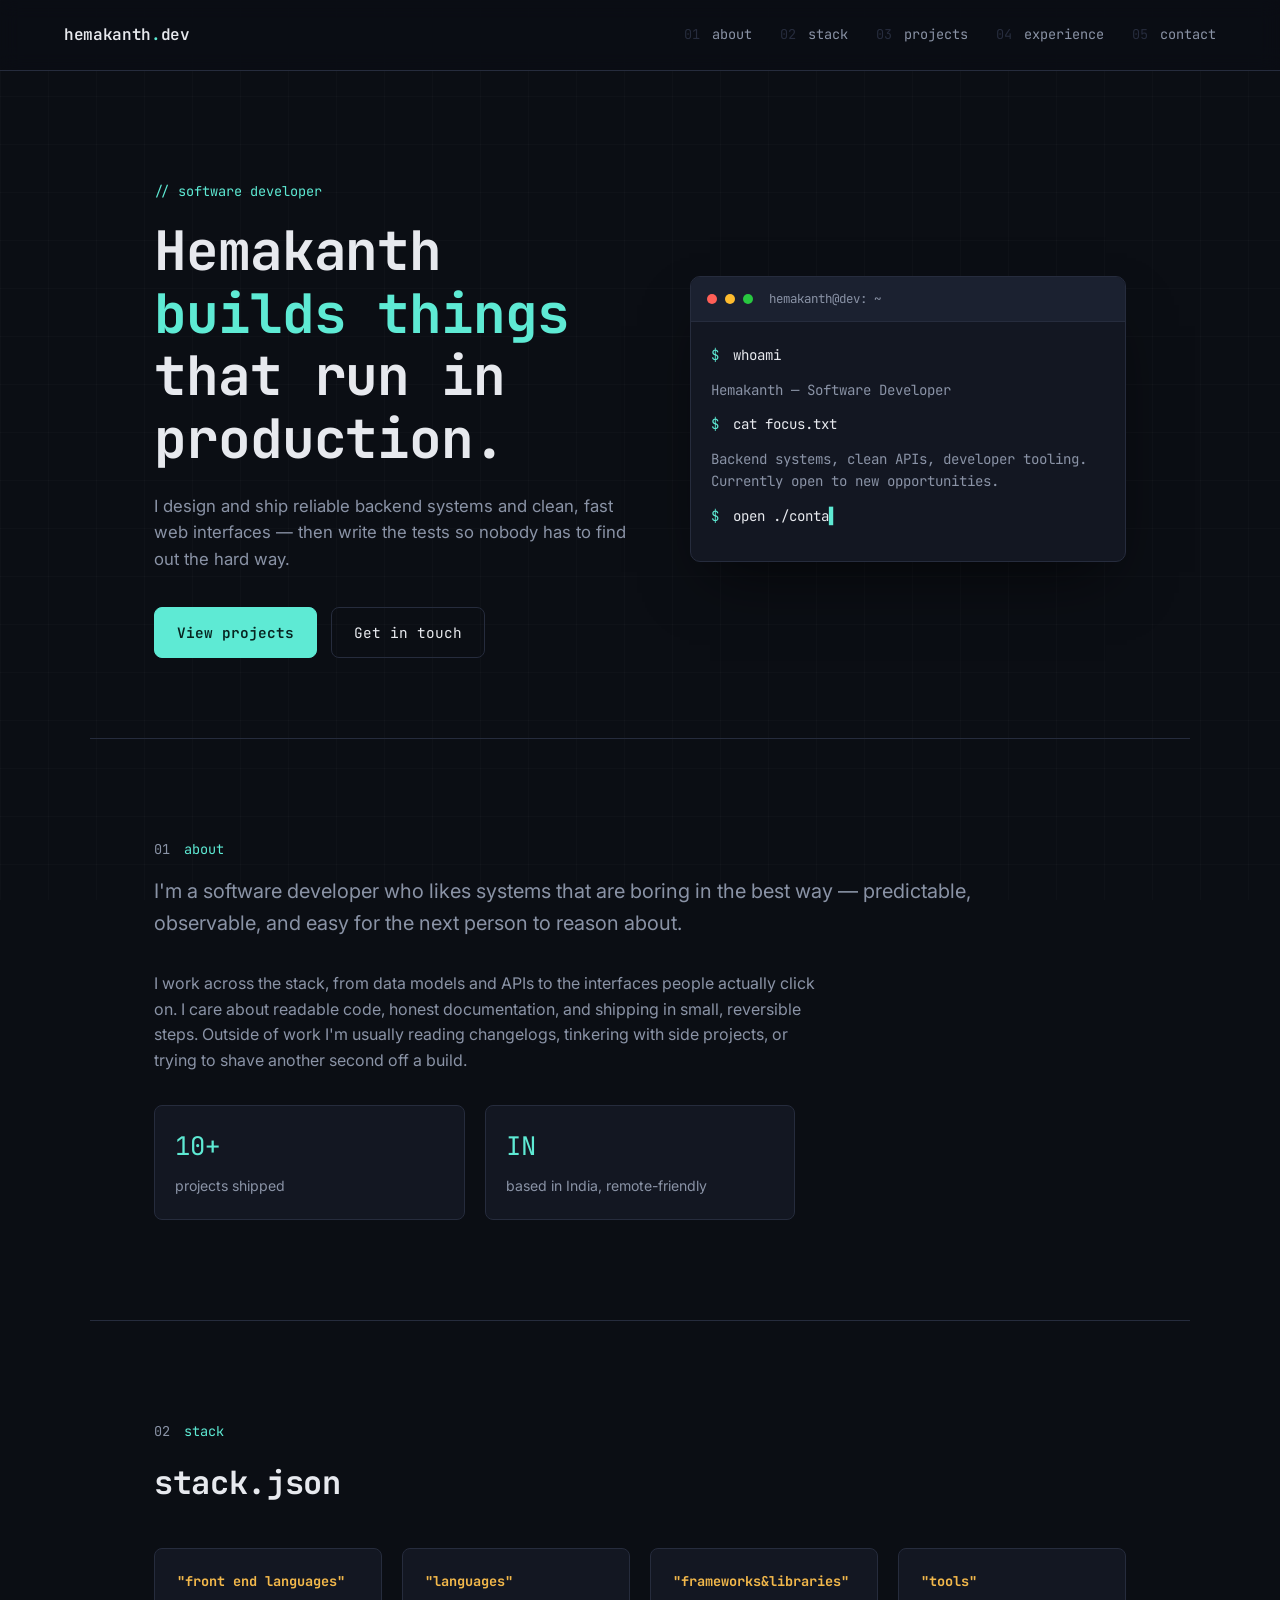
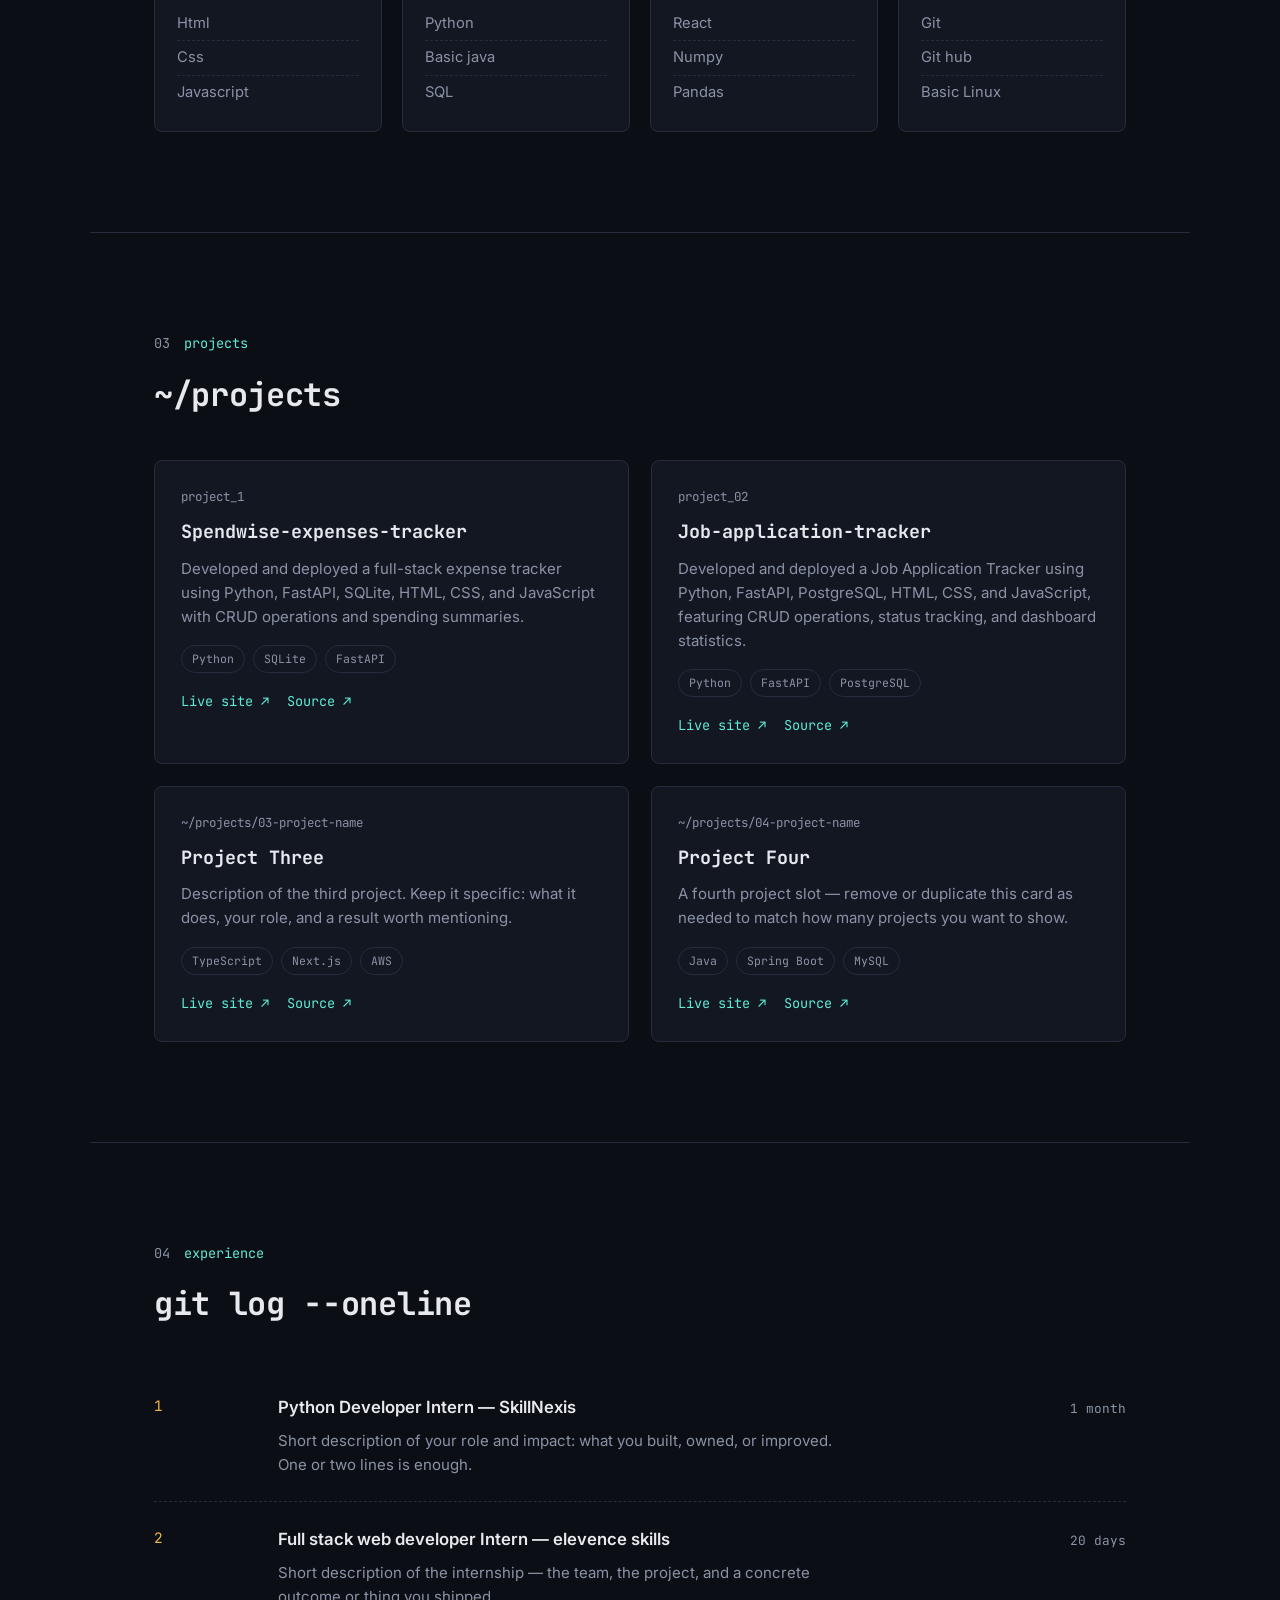
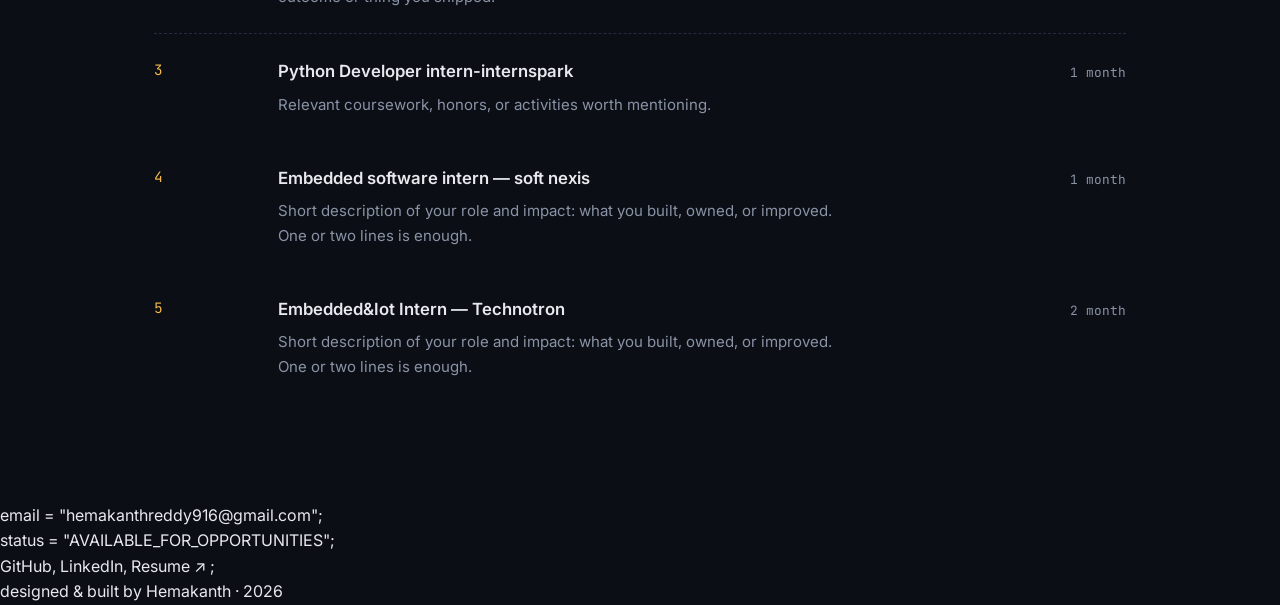
==== commit 142ee26b: "Update index.html" ====
--- a/index.html
+++ b/index.html
@@ -244,21 +244,21 @@
   
       <div class="contact-code-block">
         <div>
-          <span class="syntax-keyword">const</span> <span class="syntax-var">email</span> =
+          <span class="syntax-keyword"></span> <span class="syntax-var">email</span> =
           <a href="mailto:hemakanthreddy916@gmail.com" class="contact-card__email syntax-string">"hemakanthreddy916@gmail.com"</a>;
         </div>
         <div>
-          <span class="syntax-keyword">const</span> <span class="syntax-var">status</span> =
+          <span class="syntax-keyword"></span> <span class="syntax-var">status</span> =
           <span class="syntax-string">"AVAILABLE_FOR_OPPORTUNITIES"</span>;
         </div>
       </div>
  
       <div class="contact-card__links">
-        <span class="syntax-keyword">return</span> <span class="syntax-bracket">[</span>
+        <span class="syntax-keyword"></span> <span class="syntax-bracket"></span>
         <a href="https://github.com/Hemakanthreddy" target="_blank" rel="noopener">GitHub</a><span class="syntax-bracket">,</span>
         <a href="https://linkedin.com/in/hemakanth-reddy" target="_blank" rel="noopener">LinkedIn</a><span class="syntax-bracket">,</span>
         <a href="#" target="_blank" rel="noopener" class="contact-card__resume">Resume ↗</a>
-        <span class="syntax-bracket">]</span>;
+        <span class="syntax-bracket"></span>;
       </div>
     </div>
   </section>
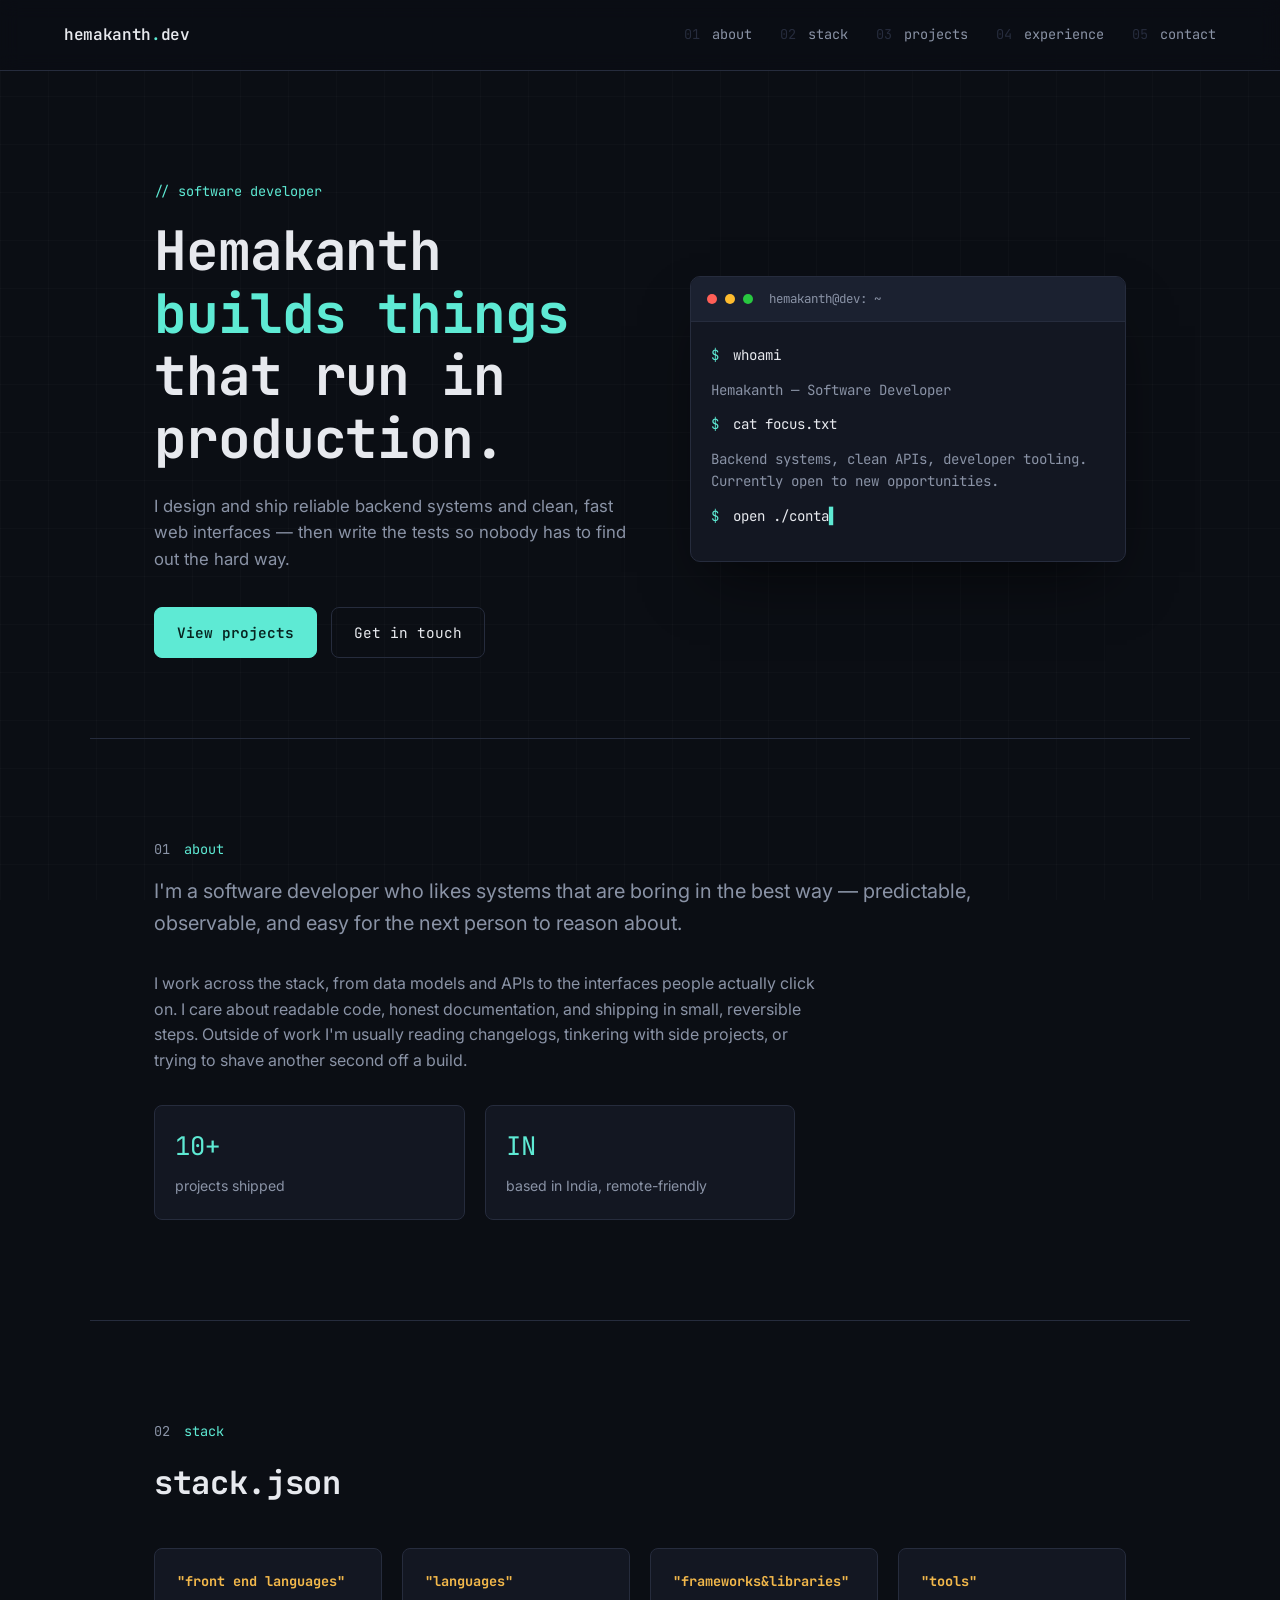
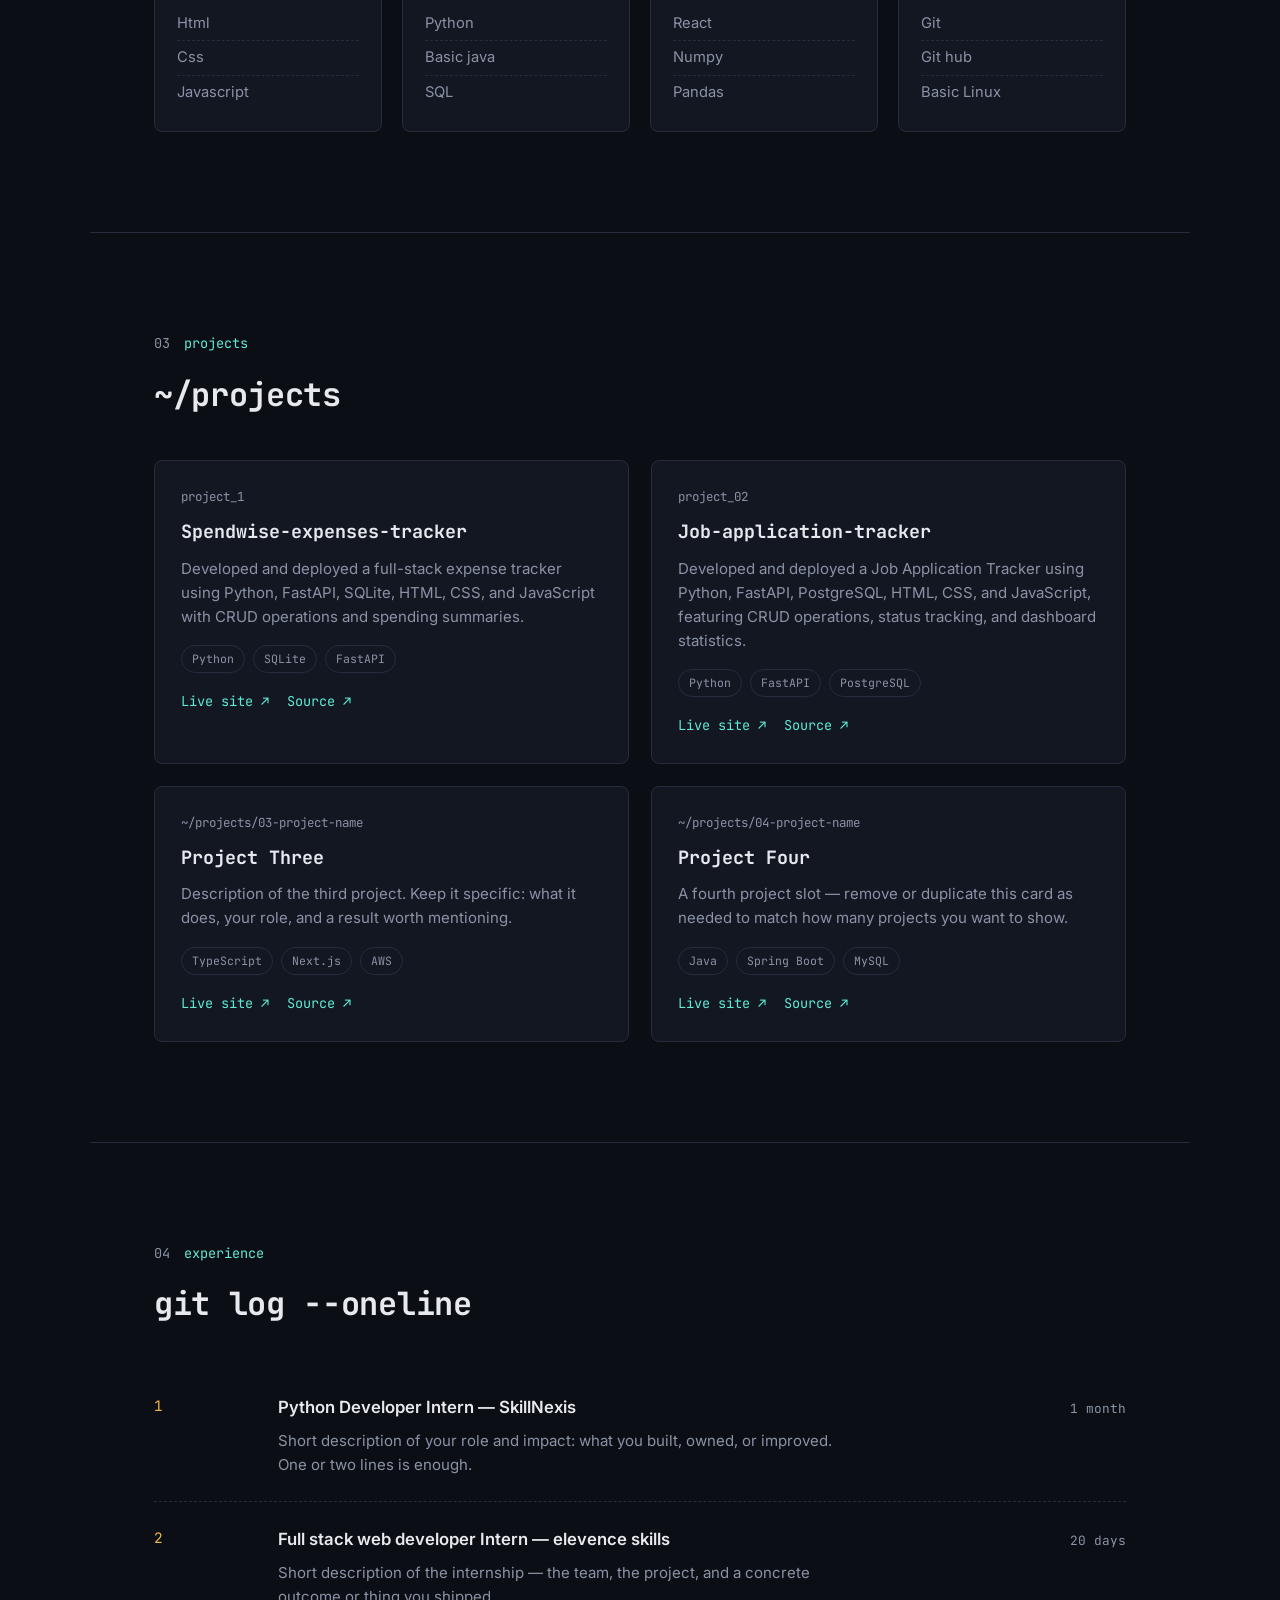
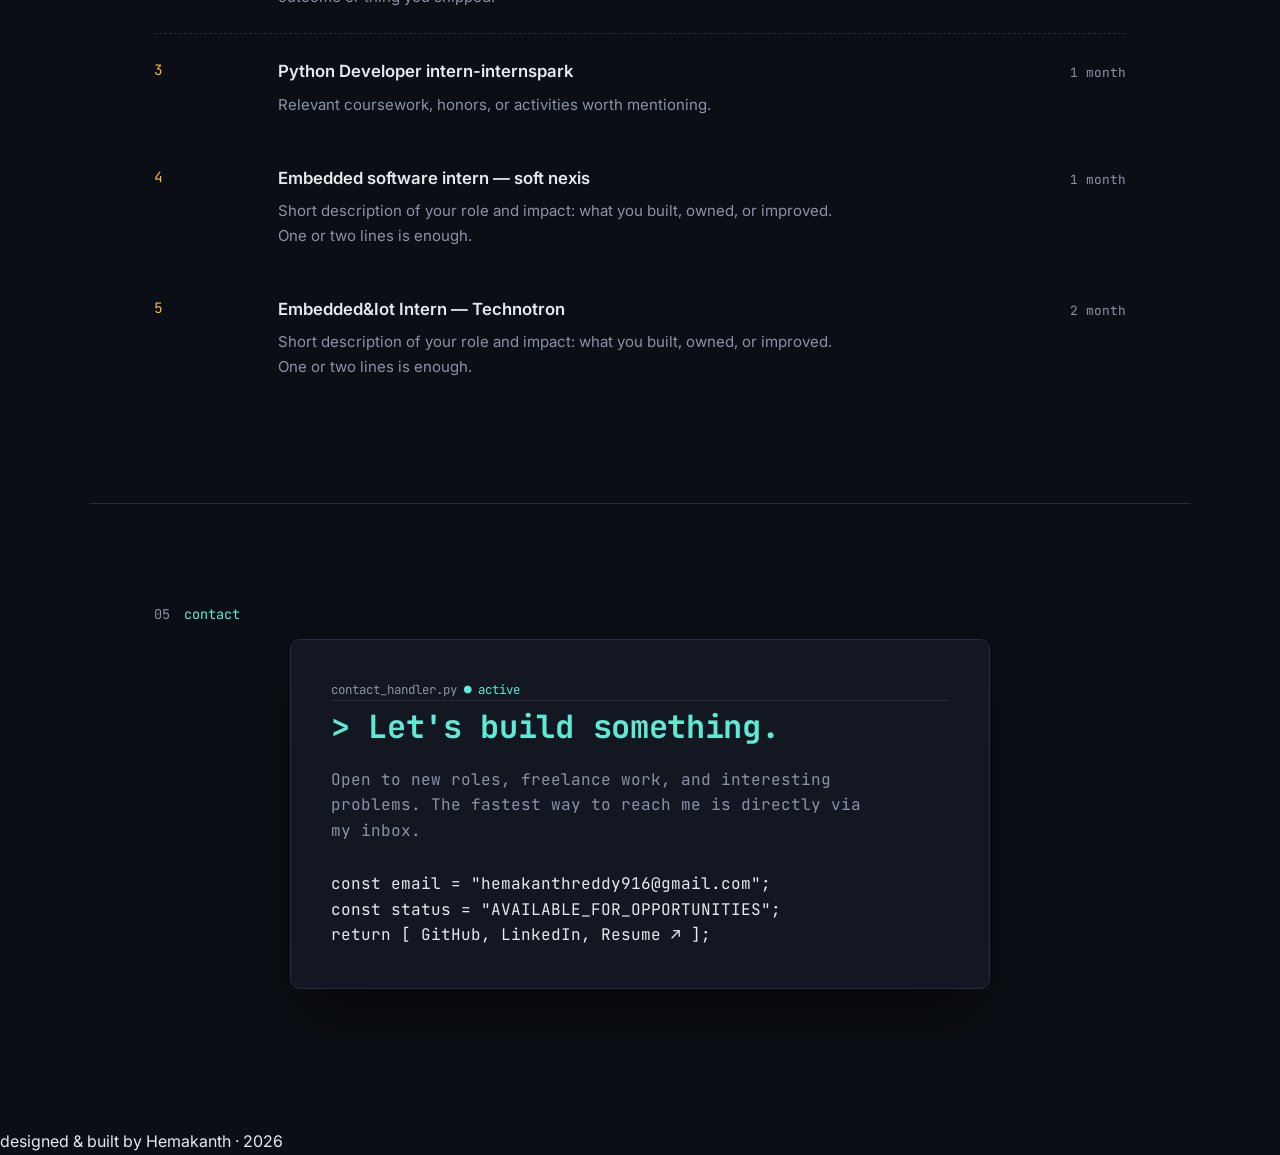
==== commit 5b19bf5b: "Refactor contact section and update syntax highlighting" ====
--- a/index.html
+++ b/index.html
@@ -242,23 +242,38 @@
 
   <!-- CONTACT -->
   
+     <section class="section" id="contact">
+    <p class="section__label"><span class="idx">05</span> contact</p>
+ 
+    <div class="contact-card">
+      <div class="contact-card__bar">
+        <span>contact_handler.py</span>
+        <span class="contact-card__status">● active</span>
+      </div>
+ 
+      <h2 class="contact-card__title">&gt; Let's build something.</h2>
+ 
+      <p class="contact-card__desc">
+        Open to new roles, freelance work, and interesting problems. The fastest way to reach me is directly via my inbox.
+      </p>
+ 
       <div class="contact-code-block">
         <div>
-          <span class="syntax-keyword"></span> <span class="syntax-var">email</span> =
+          <span class="syntax-keyword">const</span> <span class="syntax-var">email</span> =
           <a href="mailto:hemakanthreddy916@gmail.com" class="contact-card__email syntax-string">"hemakanthreddy916@gmail.com"</a>;
         </div>
         <div>
-          <span class="syntax-keyword"></span> <span class="syntax-var">status</span> =
+          <span class="syntax-keyword">const</span> <span class="syntax-var">status</span> =
           <span class="syntax-string">"AVAILABLE_FOR_OPPORTUNITIES"</span>;
         </div>
       </div>
  
       <div class="contact-card__links">
-        <span class="syntax-keyword"></span> <span class="syntax-bracket"></span>
+        <span class="syntax-keyword">return</span> <span class="syntax-bracket">[</span>
         <a href="https://github.com/Hemakanthreddy" target="_blank" rel="noopener">GitHub</a><span class="syntax-bracket">,</span>
         <a href="https://linkedin.com/in/hemakanth-reddy" target="_blank" rel="noopener">LinkedIn</a><span class="syntax-bracket">,</span>
         <a href="#" target="_blank" rel="noopener" class="contact-card__resume">Resume ↗</a>
-        <span class="syntax-bracket"></span>;
+        <span class="syntax-bracket">]</span>;
       </div>
     </div>
   </section>
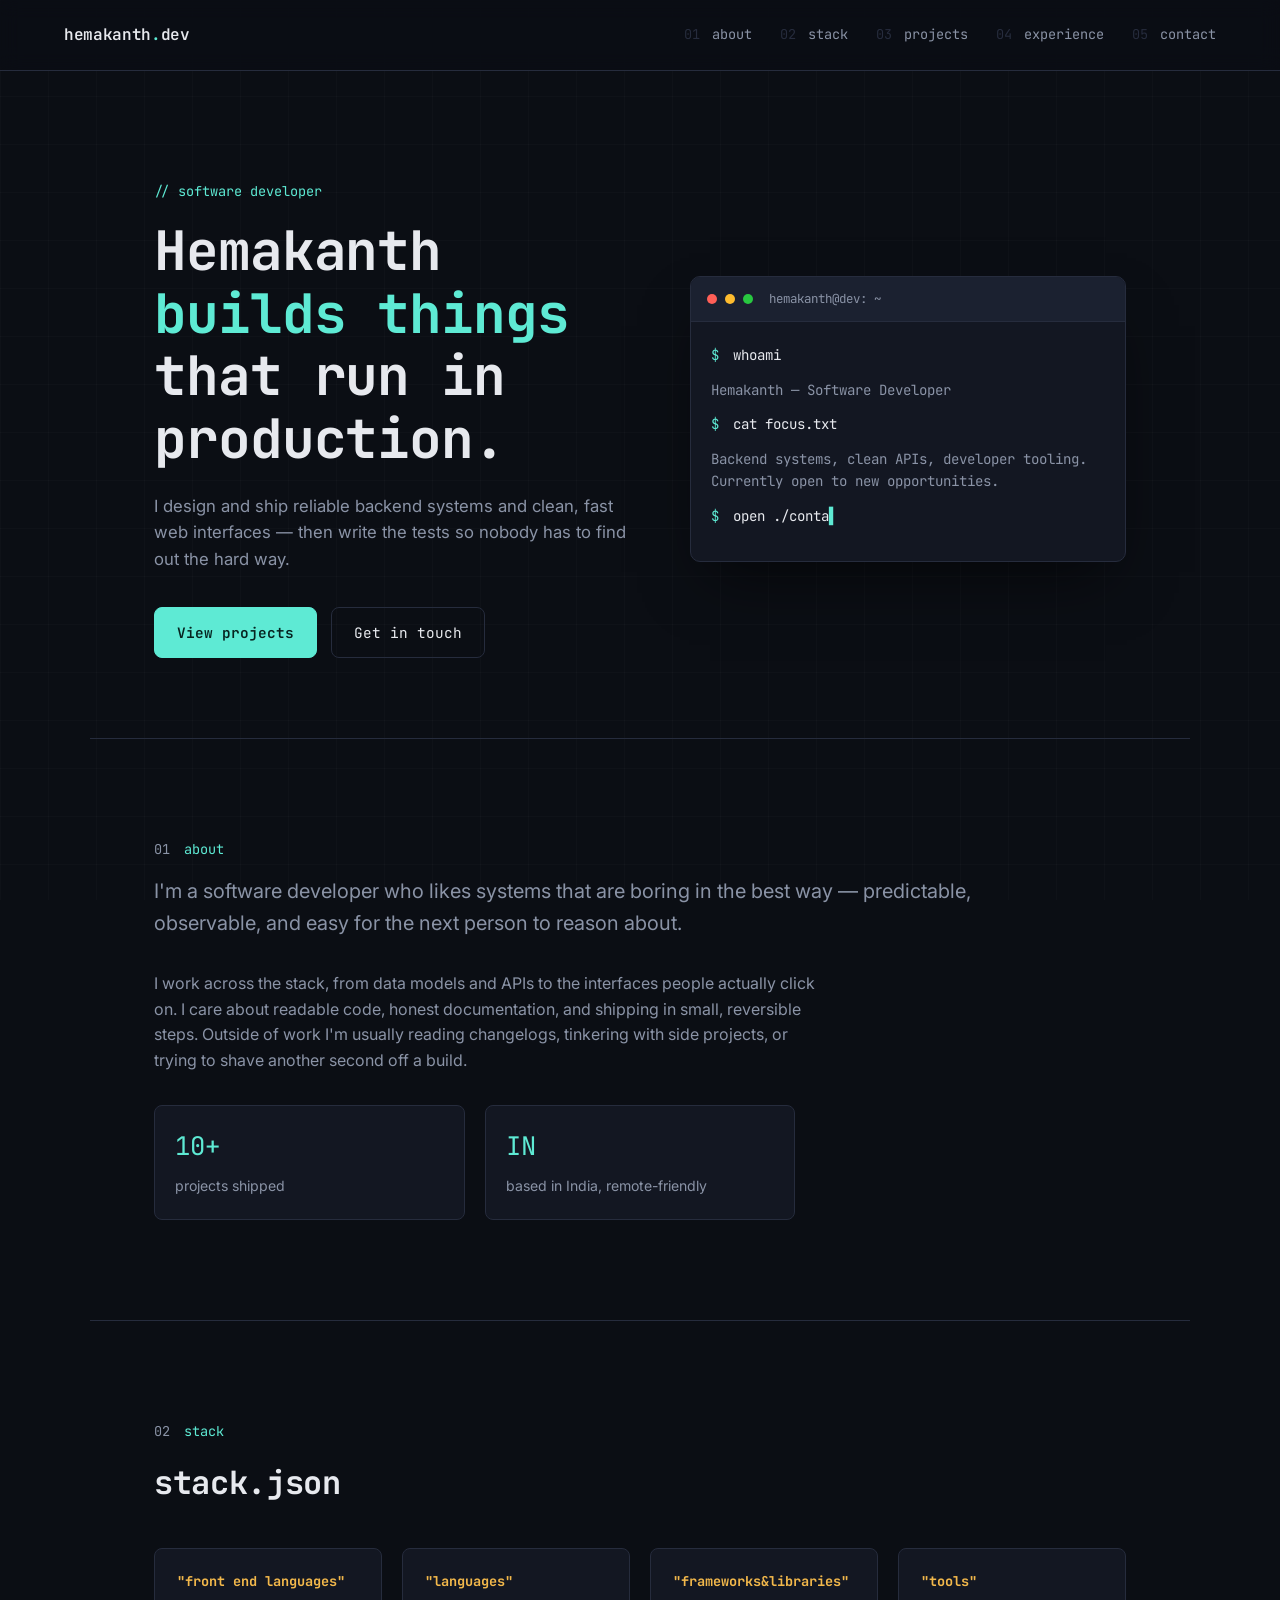
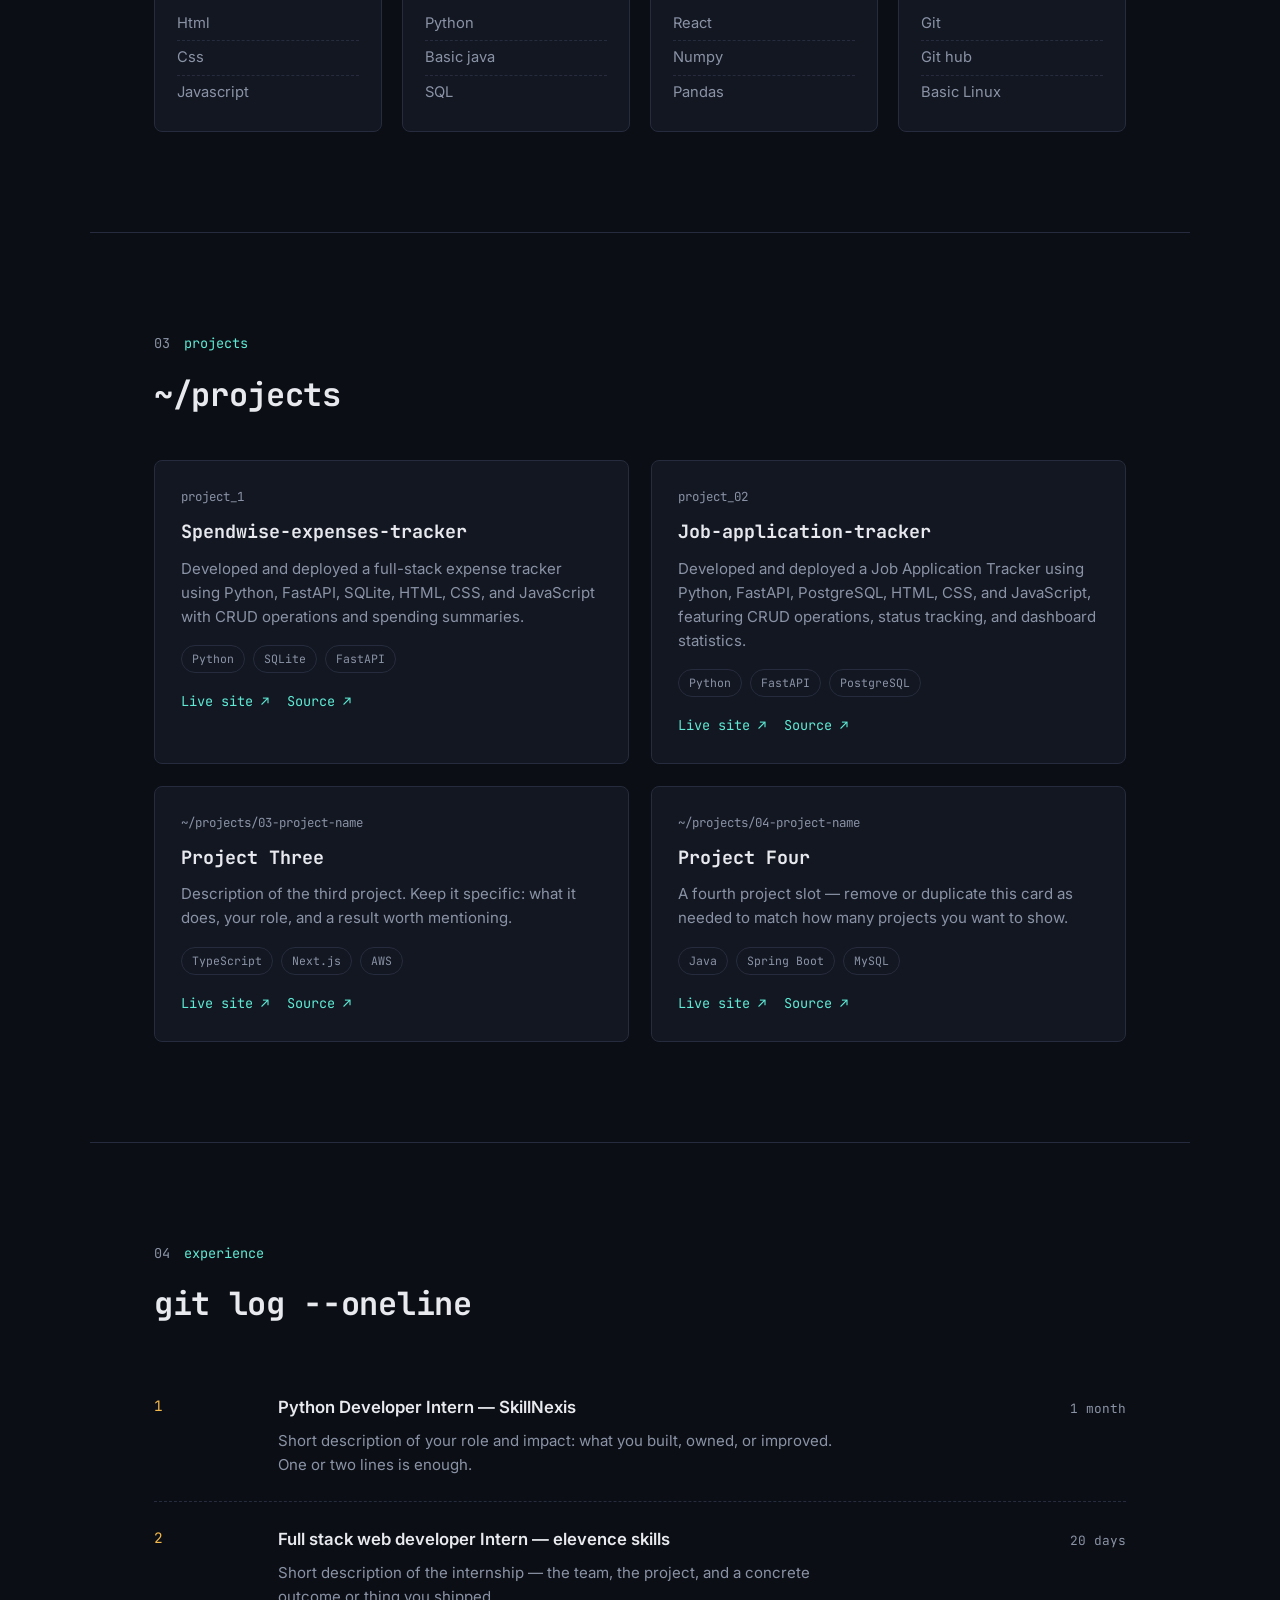
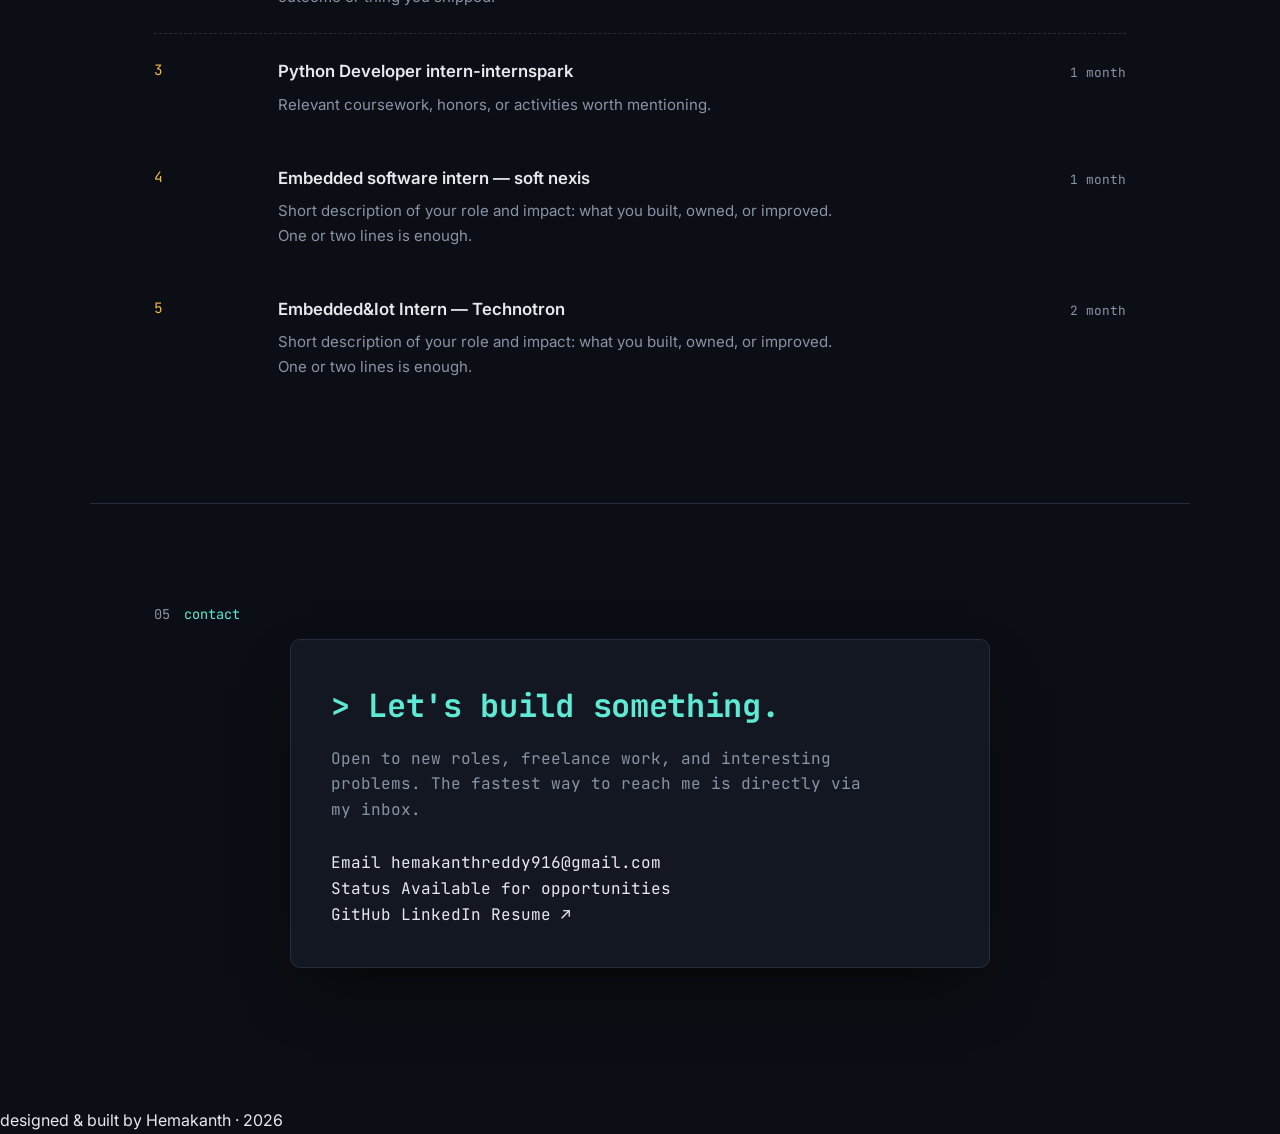
==== commit 32e09df7: "Refactor contact section with list for details Replaced contact details with a structured list forma" ====
--- a/index.html
+++ b/index.html
@@ -246,43 +246,36 @@
     <p class="section__label"><span class="idx">05</span> contact</p>
  
     <div class="contact-card">
-      <div class="contact-card__bar">
-        <span>contact_handler.py</span>
-        <span class="contact-card__status">● active</span>
-      </div>
- 
       <h2 class="contact-card__title">&gt; Let's build something.</h2>
  
       <p class="contact-card__desc">
         Open to new roles, freelance work, and interesting problems. The fastest way to reach me is directly via my inbox.
       </p>
  
-      <div class="contact-code-block">
-        <div>
-          <span class="syntax-keyword">const</span> <span class="syntax-var">email</span> =
-          <a href="mailto:hemakanthreddy916@gmail.com" class="contact-card__email syntax-string">"hemakanthreddy916@gmail.com"</a>;
-        </div>
-        <div>
-          <span class="syntax-keyword">const</span> <span class="syntax-var">status</span> =
-          <span class="syntax-string">"AVAILABLE_FOR_OPPORTUNITIES"</span>;
-        </div>
-      </div>
+      <ul class="contact-card__list">
+        <li>
+          <span class="contact-card__key">Email</span>
+          <a href="mailto:hemakanthreddy916@gmail.com" class="contact-card__email">hemakanthreddy916@gmail.com</a>
+        </li>
+        <li>
+          <span class="contact-card__key">Status</span>
+          <span class="contact-card__status">Available for opportunities</span>
+        </li>
+      </ul>
  
       <div class="contact-card__links">
-        <span class="syntax-keyword">return</span> <span class="syntax-bracket">[</span>
-        <a href="https://github.com/Hemakanthreddy" target="_blank" rel="noopener">GitHub</a><span class="syntax-bracket">,</span>
-        <a href="https://linkedin.com/in/hemakanth-reddy" target="_blank" rel="noopener">LinkedIn</a><span class="syntax-bracket">,</span>
+        <a href="https://github.com/Hemakanthreddy" target="_blank" rel="noopener">GitHub</a>
+        <a href="https://linkedin.com/in/hemakanth-reddy" target="_blank" rel="noopener">LinkedIn</a>
         <a href="#" target="_blank" rel="noopener" class="contact-card__resume">Resume ↗</a>
-        <span class="syntax-bracket">]</span>;
       </div>
     </div>
   </section>
 </main>
-
+ 
 <footer class="footer">
   <p>designed &amp; built by Hemakanth · <span id="year"></span></p>
 </footer>
-
+ 
 <script src="script.js"></script>
 </body>
 </html>
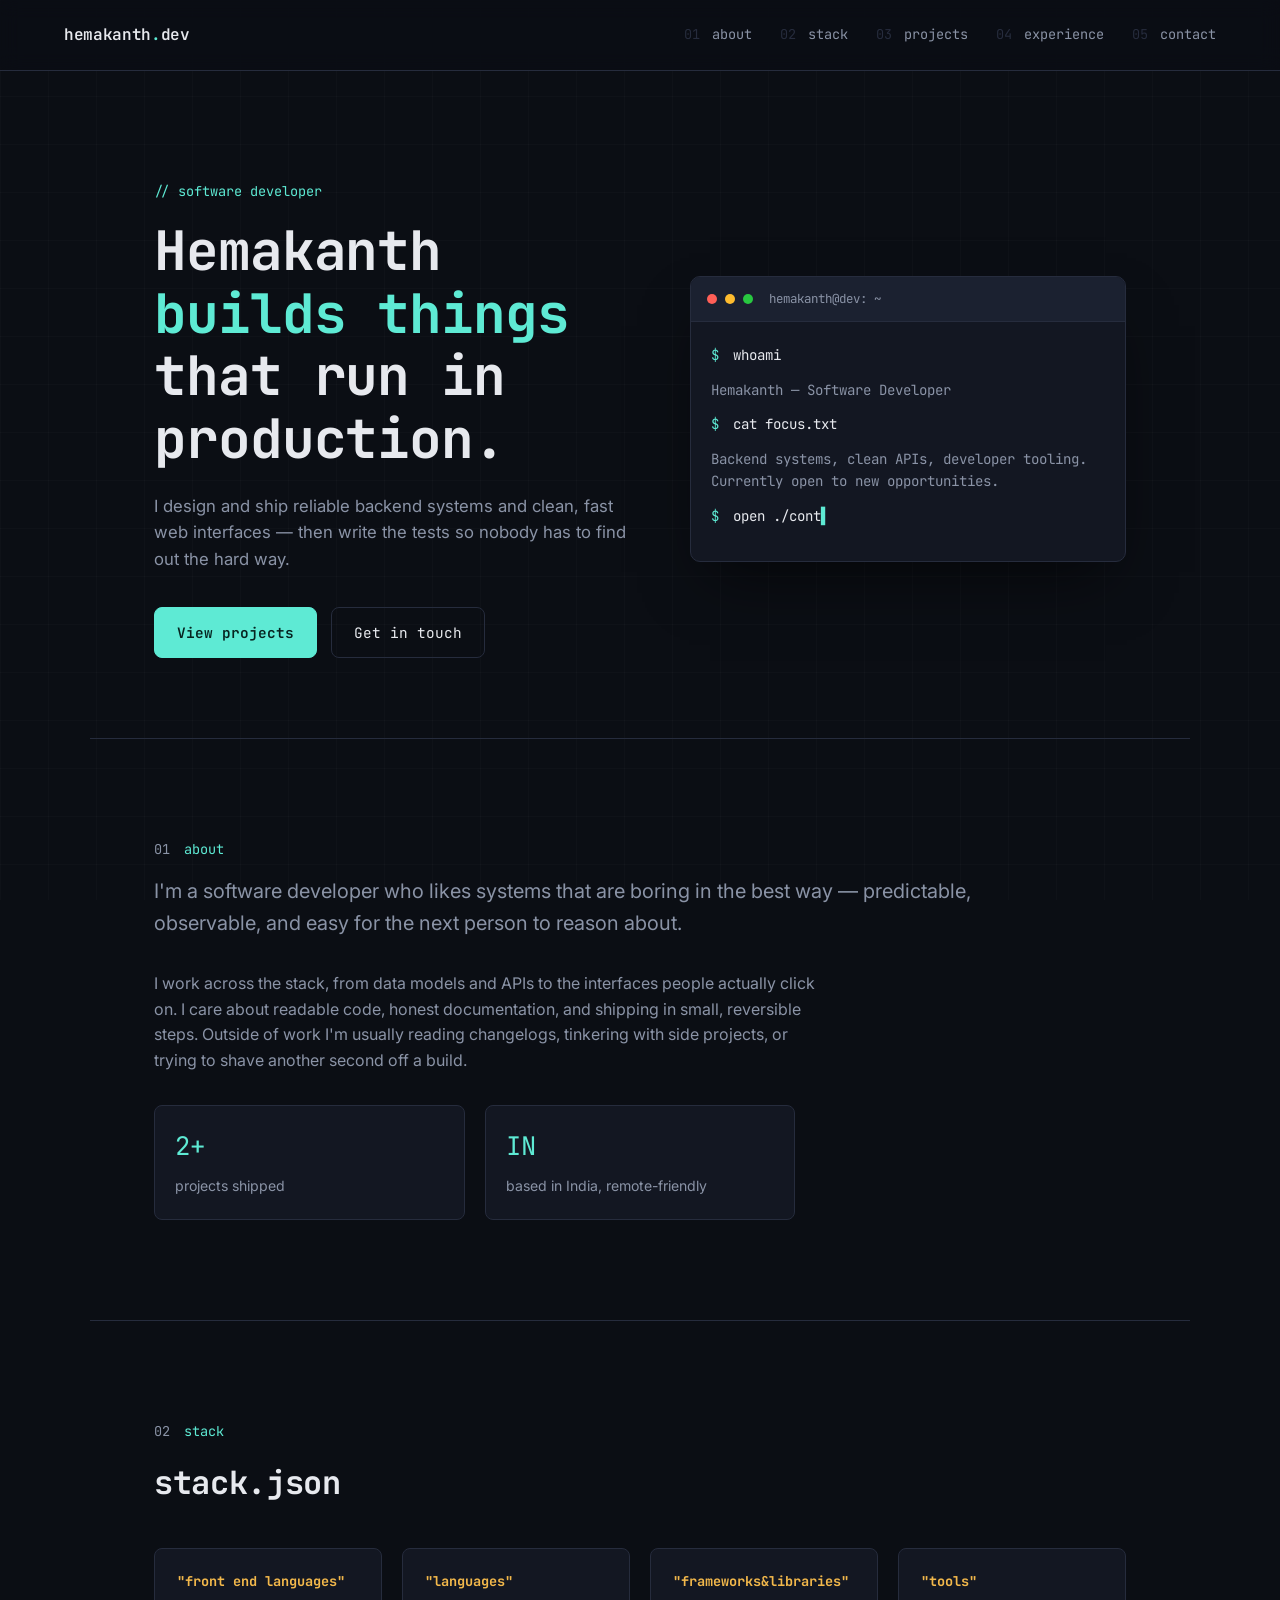
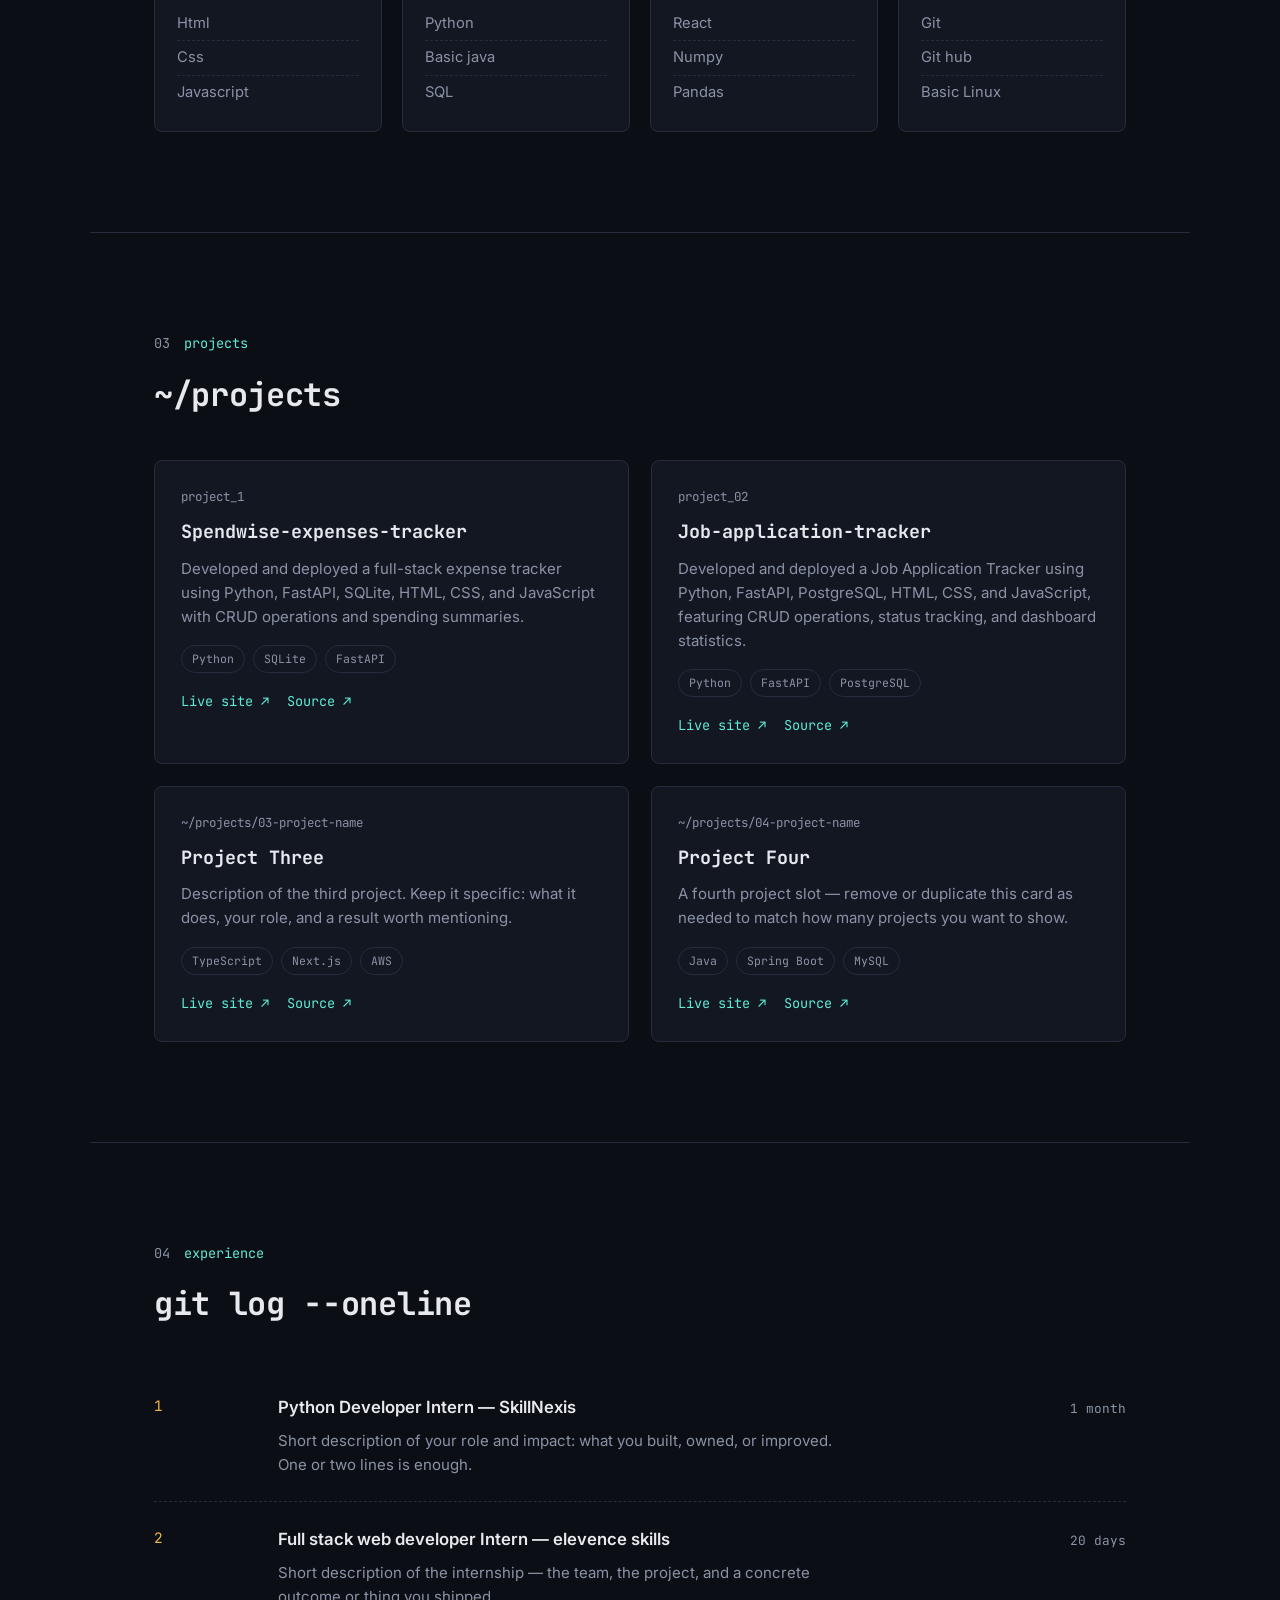
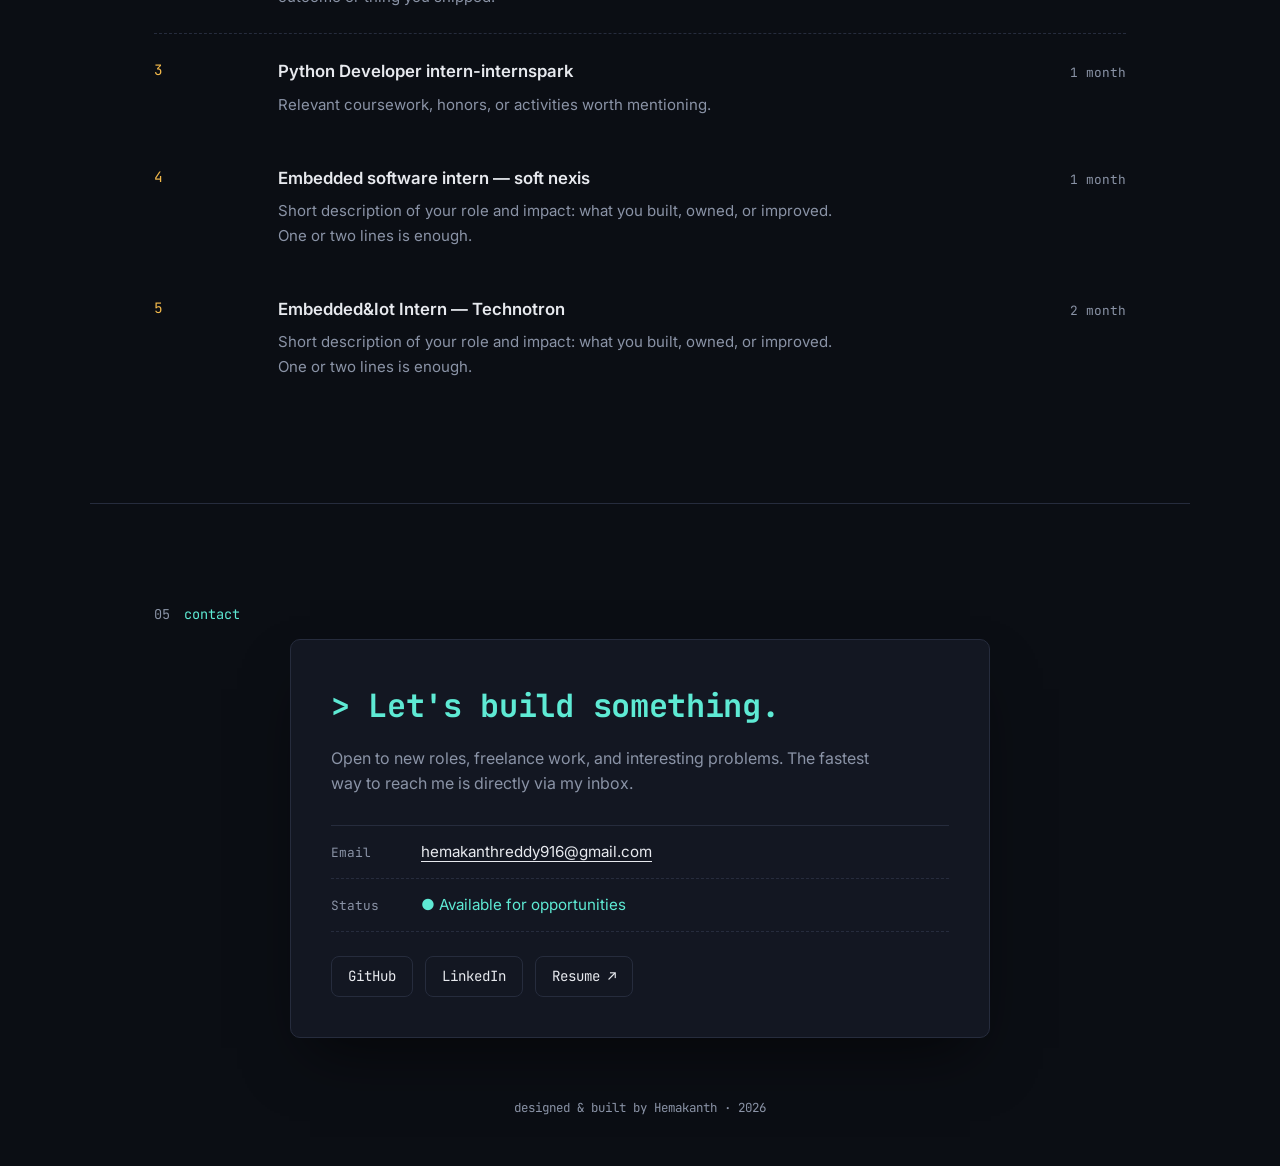
==== commit 9b591a45: "Update projects shipped count from 10 to 2" ====
--- a/index.html
+++ b/index.html
@@ -67,7 +67,7 @@
       <p>I work across the stack, from data models and APIs to the interfaces people actually click on. I care about readable code, honest documentation, and shipping in small, reversible steps. Outside of work I'm usually reading changelogs, tinkering with side projects, or trying to shave another second off a build.</p>
       <div class="about__facts">
         <div class="fact">
-          <span class="fact__num">10+</span>
+          <span class="fact__num">2+</span>
           <span class="fact__label">projects shipped</span>
         </div>
         <div class="fact">
--- a/style.css
+++ b/style.css
@@ -377,100 +377,89 @@
 
 /* ============================================
    Contact Section
-   (the markup carries inline styles, so these rules use
-   !important to bring it back in line with the site theme)
-============================================ */
-#contact {
-  background: transparent !important;
-  border-top: 1px solid var(--border) !important;
-  max-width: var(--max-width);
-  padding: 100px clamp(20px, 6vw, 64px) !important;
-  margin-bottom: 40px;
-}
-
-#contact .section__label {
-  font-family: var(--font-mono) !important;
-  color: var(--accent) !important;
-  font-size: 0.85rem;
-  margin-bottom: 14px !important;
-}
-#contact .section__label .idx { color: var(--text-muted) !important; }
+============================================ */
+#contact { padding-bottom: 60px; }
 
 .contact-card {
   max-width: 700px;
-  margin: 0 auto !important;
-  padding: clamp(24px, 5vw, 40px) !important;
-  background: var(--surface) !important;
-  border: 1px solid var(--border) !important;
-  border-radius: 10px !important;
-  box-shadow: 0 30px 60px -20px rgba(0, 0, 0, 0.6) !important;
-  font-family: var(--font-mono) !important;
-  cursor: default;
-}
-
-/* terminal header row */
-.contact-card > div:first-child {
-  color: var(--text-muted) !important;
-  font-size: 0.78rem !important;
-  border-bottom: 1px solid var(--border) !important;
-}
-.contact-card > div:first-child span:last-child { color: var(--accent) !important; }
-
-.contact-card h2 {
-  color: var(--accent) !important;
-  font-size: clamp(1.5rem, 3vw, 2rem) !important;
-  letter-spacing: -0.01em !important;
-  margin: 0 0 14px 0 !important;
-}
-
-.contact-card > p {
-  color: var(--text-muted) !important;
-  font-size: 1rem !important;
+  margin: 0 auto;
+  padding: clamp(24px, 5vw, 40px);
+  background: var(--surface);
+  border: 1px solid var(--border);
+  border-radius: 10px;
+  box-shadow: 0 30px 60px -20px rgba(0, 0, 0, 0.6);
+}
+
+.contact-card__title {
+  font-family: var(--font-mono);
+  font-size: clamp(1.5rem, 3vw, 2rem);
+  font-weight: 700;
+  letter-spacing: -0.01em;
+  color: var(--accent);
+  margin-bottom: 14px;
+}
+
+.contact-card__desc {
+  color: var(--text-muted);
   max-width: 54ch;
-  margin-bottom: 28px !important;
-}
-
-/* const email / status block */
-.contact-card .code-output {
-  background: var(--surface-2);
-  border: 1px dashed var(--border);
-  border-left: 2px solid var(--accent) !important;
-  border-radius: var(--radius);
-  padding: 20px !important;
-  font-size: 0.88rem !important;
-  line-height: 1.7;
+  margin-bottom: 28px;
+}
+
+.contact-card__list {
+  border-top: 1px solid var(--border);
+  margin-bottom: 24px;
+}
+.contact-card__list li {
+  display: flex;
+  align-items: baseline;
+  gap: 20px;
+  padding: 14px 0;
+  border-bottom: 1px dashed var(--border);
+  font-size: 0.95rem;
   overflow-wrap: anywhere;
 }
-.contact-card .code-output span[style*="#ff7b72"] { color: var(--accent-warm) !important; }
-.contact-card .code-output span[style*="#79c0ff"] { color: var(--accent) !important; }
-.contact-card .code-output span[style*="#a5d6ff"],
-.contact-card .contact-link { color: var(--text) !important; }
-
-.contact-card .contact-link {
-  text-decoration: underline !important;
+.contact-card__key {
+  flex: 0 0 70px;
+  font-family: var(--font-mono);
+  font-size: 0.8rem;
+  color: var(--text-muted);
+}
+.contact-card__email {
+  color: var(--text);
+  text-decoration: underline;
   text-underline-offset: 4px;
   transition: color 0.2s ease;
 }
-.contact-card .contact-link:hover { color: var(--accent) !important; }
-
-/* return [ GitHub, LinkedIn, Resume ] row */
-.contact-card .code-output + div {
-  border-top: 1px solid var(--border) !important;
-  padding-top: 20px !important;
-  font-size: 0.88rem !important;
-  color: var(--text-muted);
-}
-.contact-card .code-output + div span { color: var(--accent-warm) !important; }
-.contact-card .nav-accent-link {
-  color: var(--accent) !important;
-  margin: 0 2px !important;
-  padding: 4px 8px;
-  border-radius: 4px;
-  transition: background 0.2s ease, color 0.2s ease;
-}
-.contact-card .nav-accent-link:hover { background: var(--accent-dim); }
-.contact-card .nav-accent-link:last-child { color: var(--text) !important; }
-.contact-card .nav-accent-link:last-child:hover { color: var(--accent) !important; }
+.contact-card__email:hover { color: var(--accent); }
+.contact-card__status { color: var(--accent); }
+.contact-card__status::before { content: "● "; }
+
+.contact-card__links {
+  display: flex;
+  flex-wrap: wrap;
+  gap: 12px;
+  font-family: var(--font-mono);
+  font-size: 0.88rem;
+}
+.contact-card__links a {
+  padding: 8px 16px;
+  border: 1px solid var(--border);
+  border-radius: var(--radius);
+  color: var(--text);
+  transition: border-color 0.2s ease, color 0.2s ease;
+}
+.contact-card__links a:hover { border-color: var(--accent); color: var(--accent); }
+
+/* Footer — sits centred under the contact card */
+.footer {
+  max-width: var(--max-width);
+  margin: 0 auto;
+  padding: 0 clamp(20px, 6vw, 64px) 48px;
+  text-align: center;
+  font-family: var(--font-mono);
+  font-size: 0.78rem;
+  color: var(--text-muted);
+}
 
 /* ============================================
    Responsive
